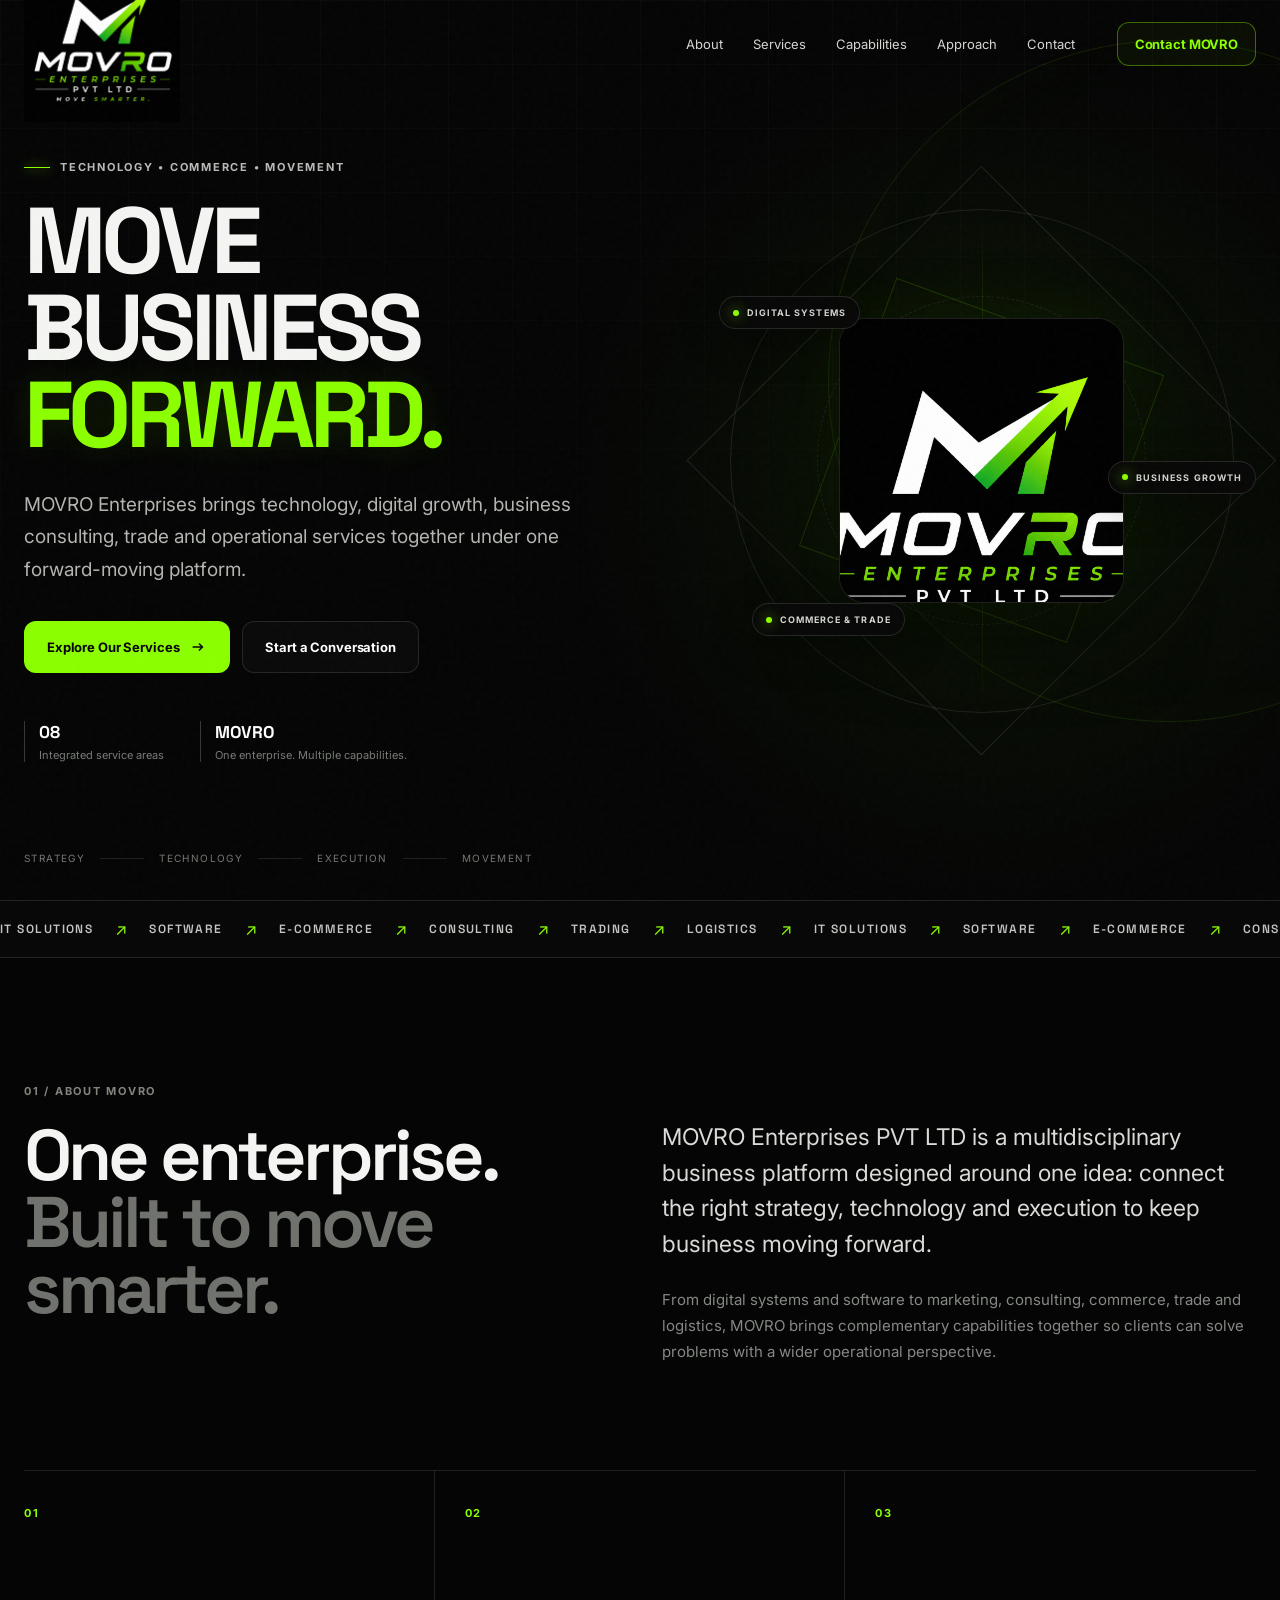
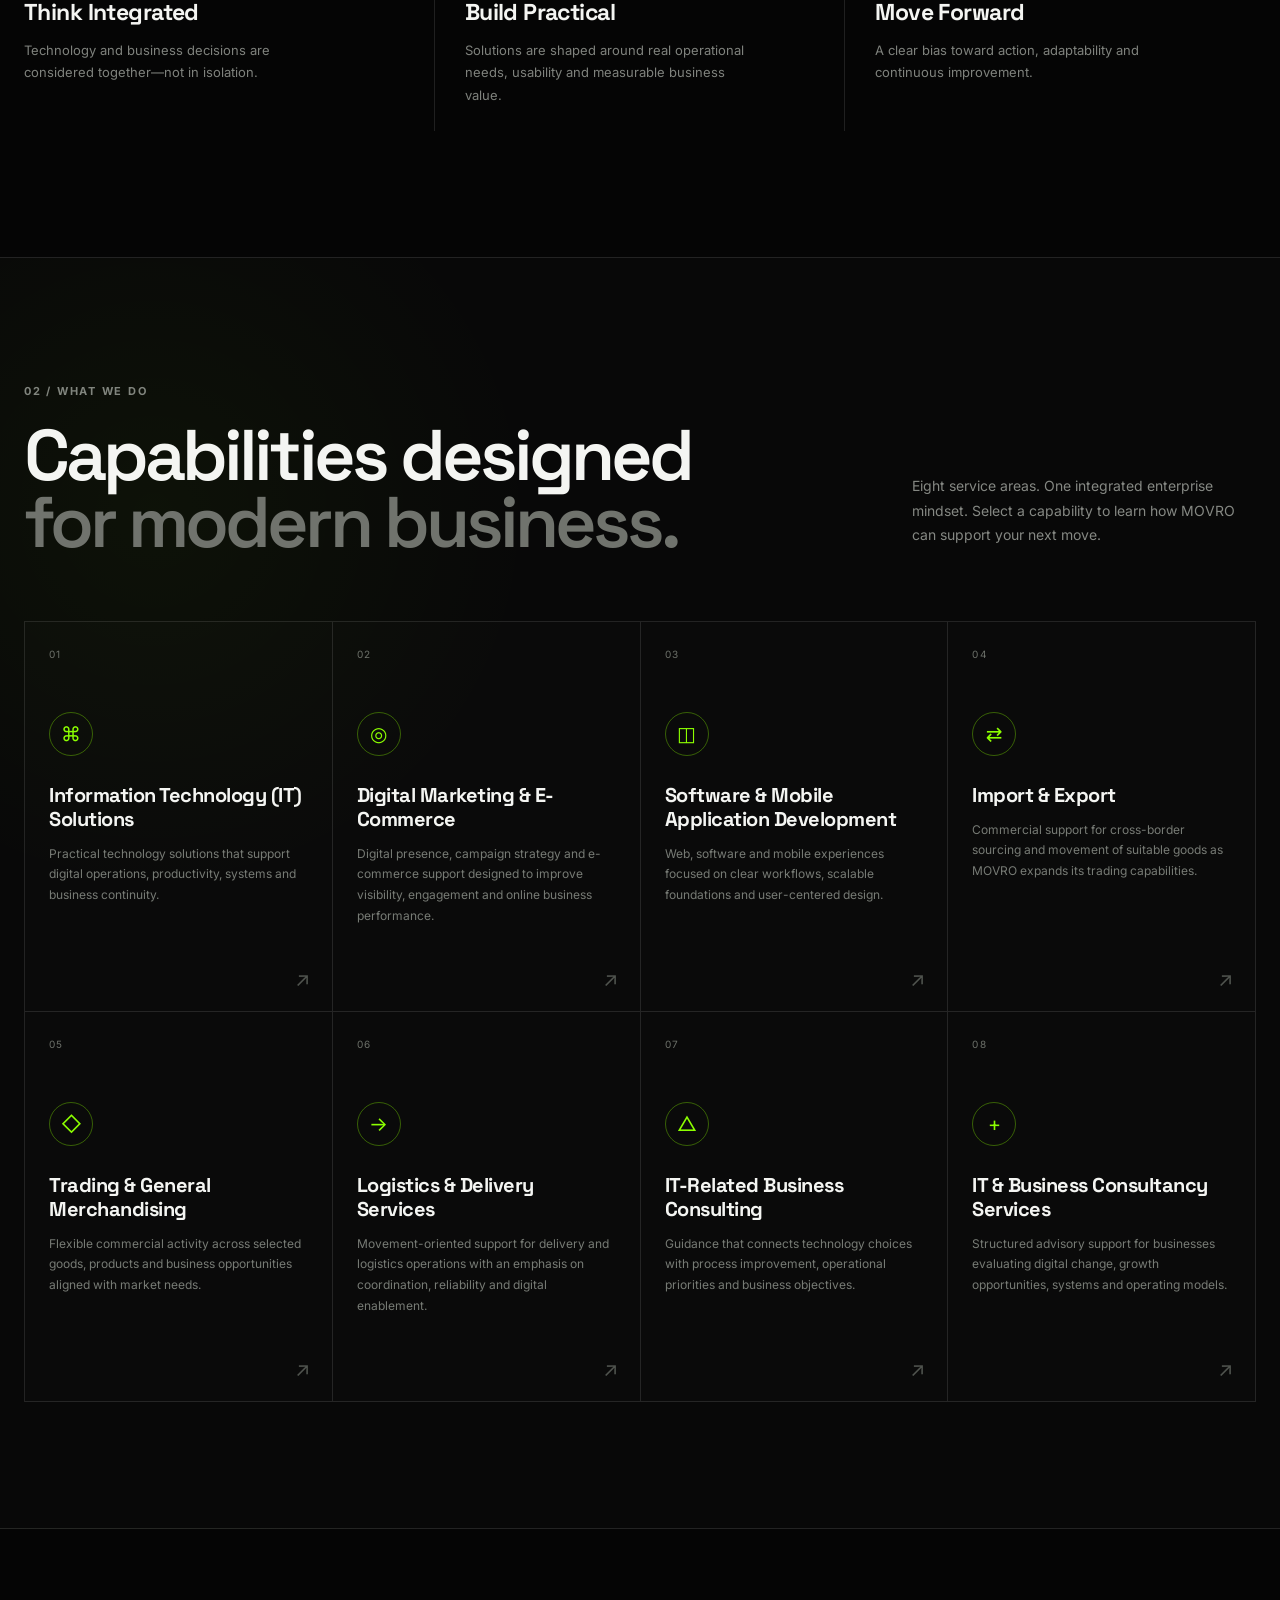
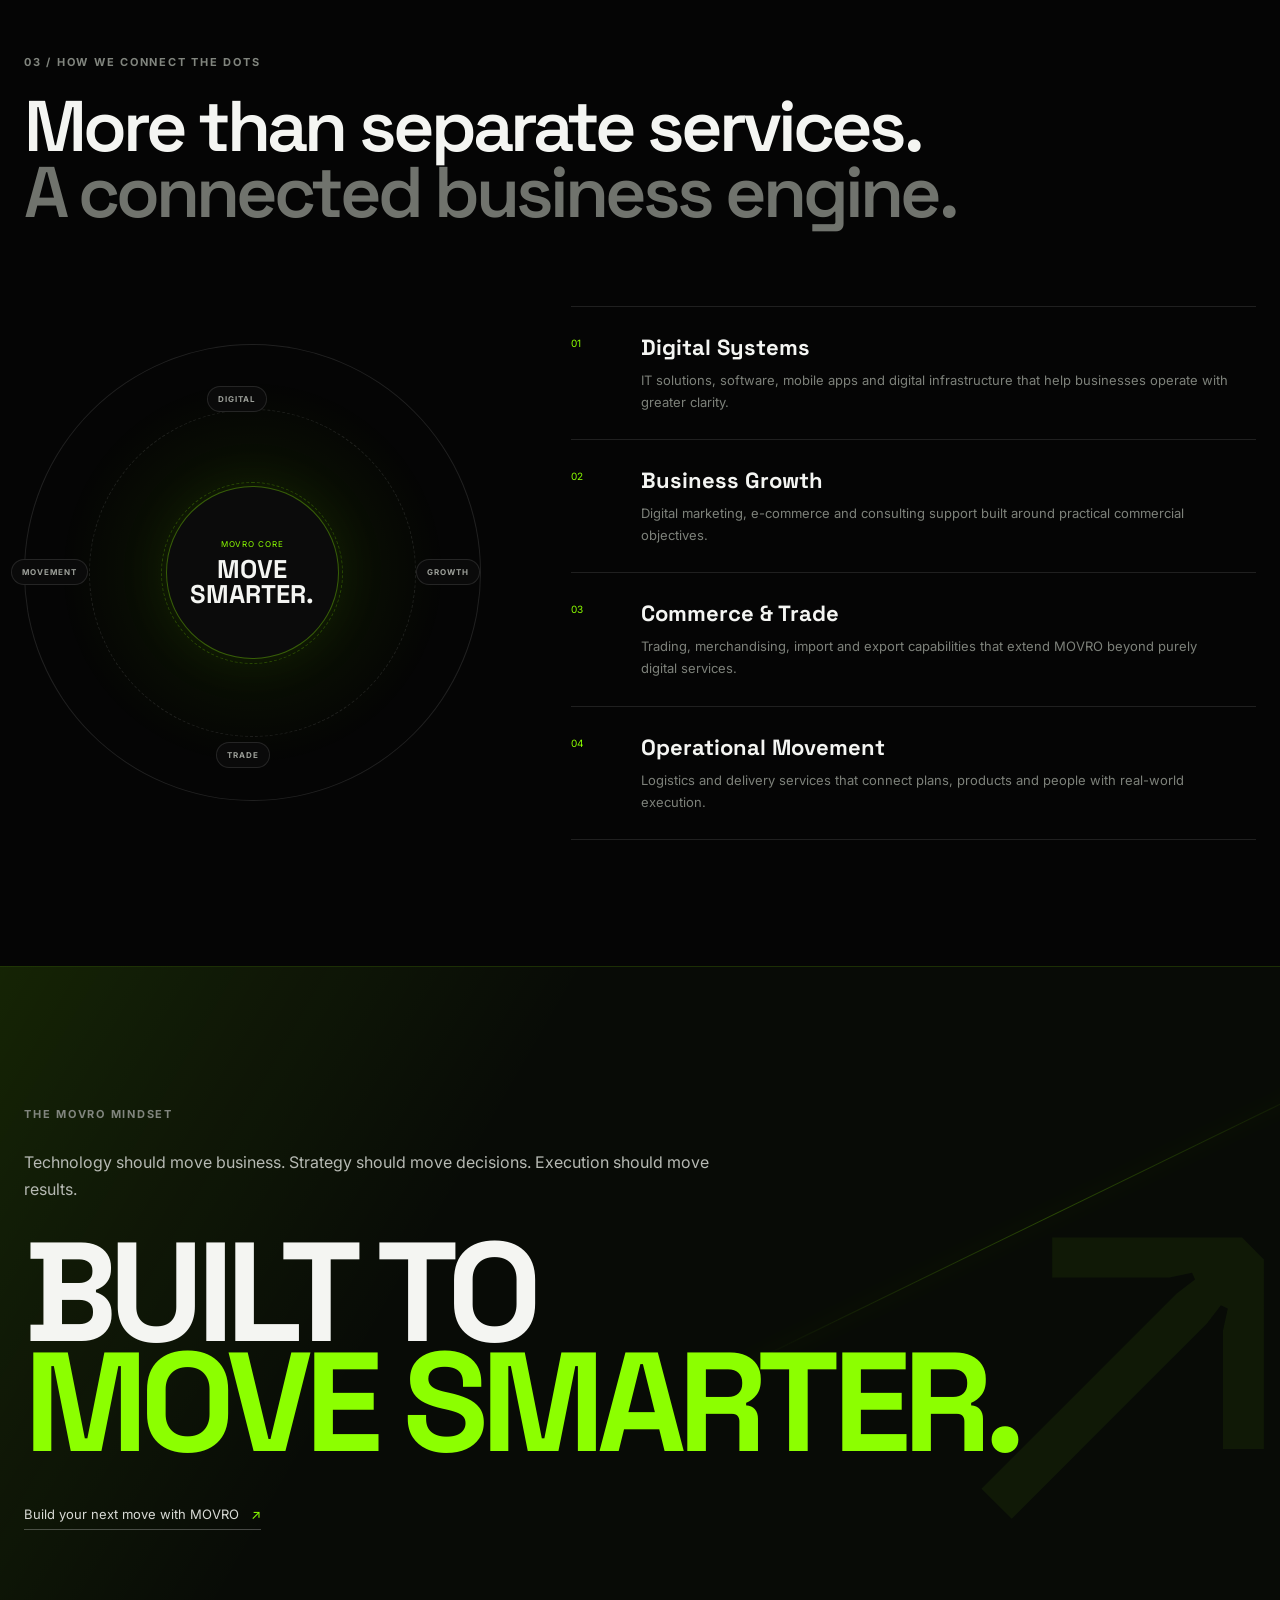
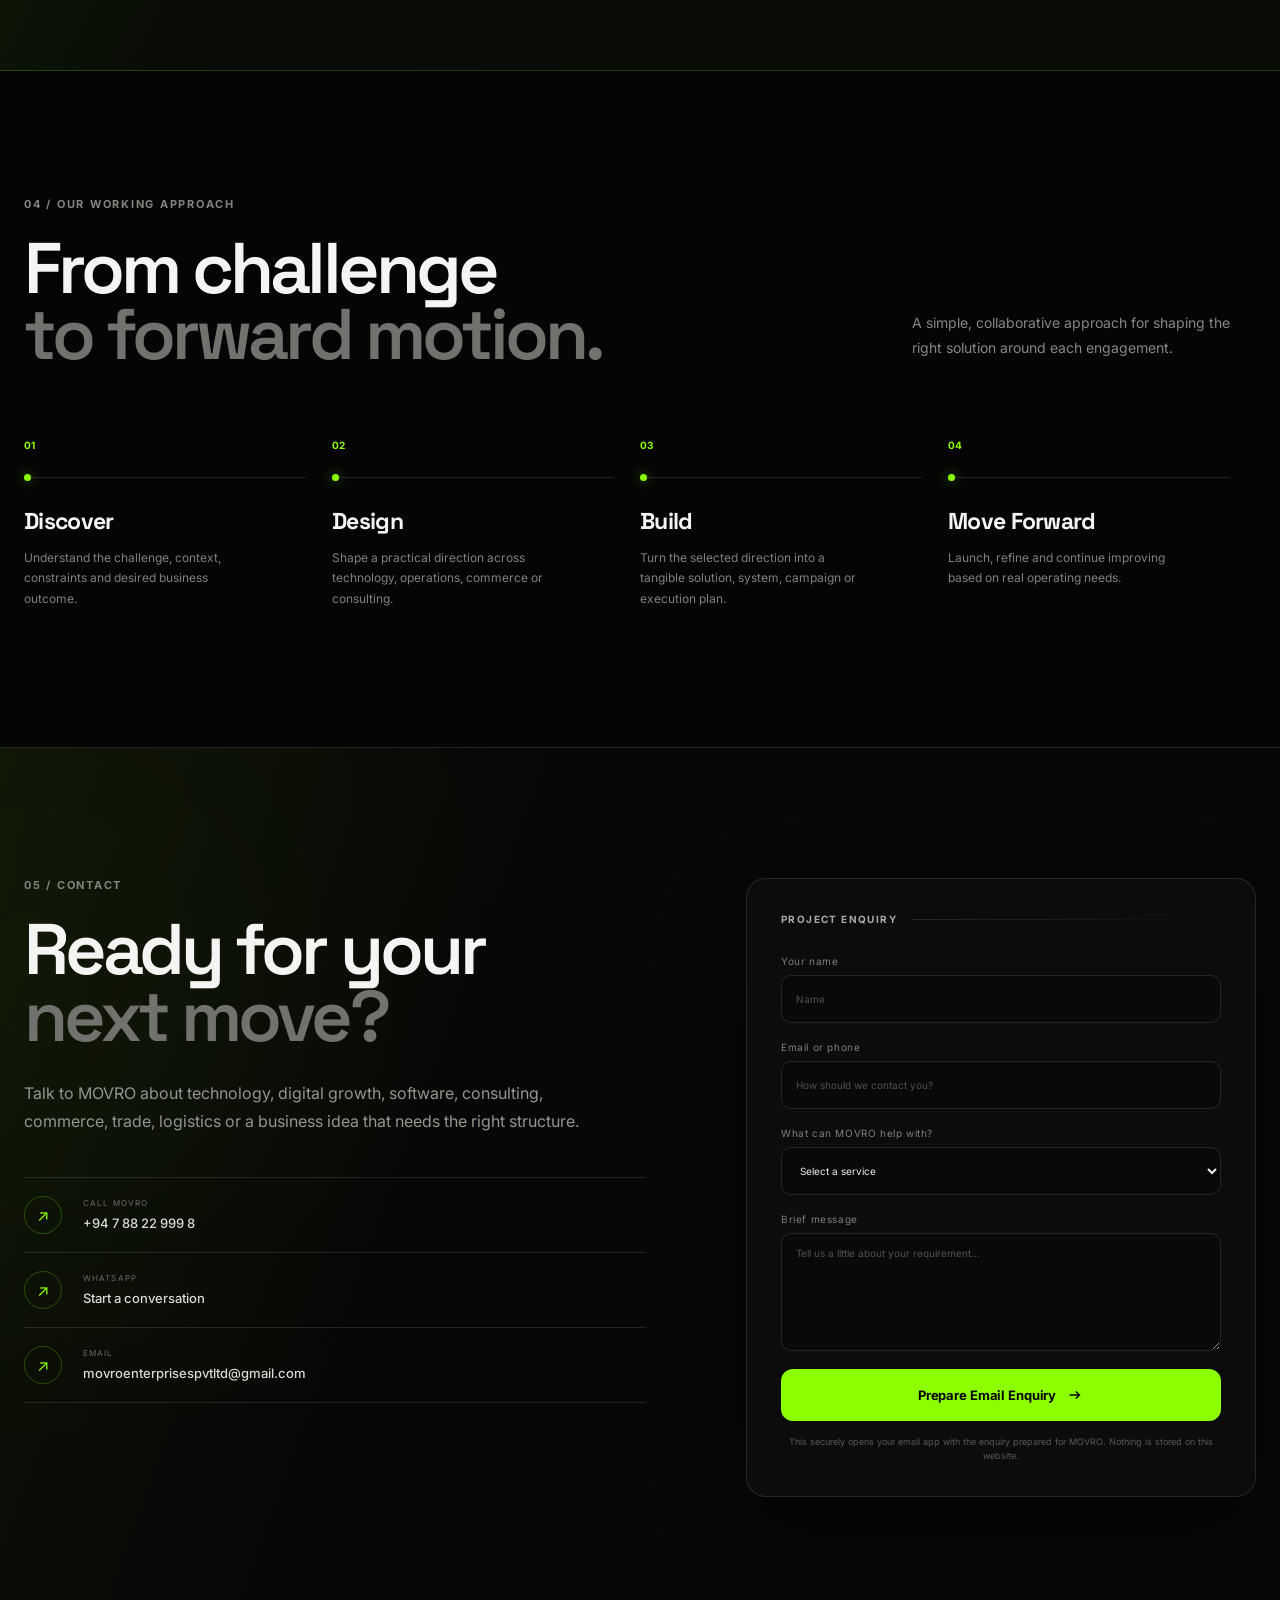
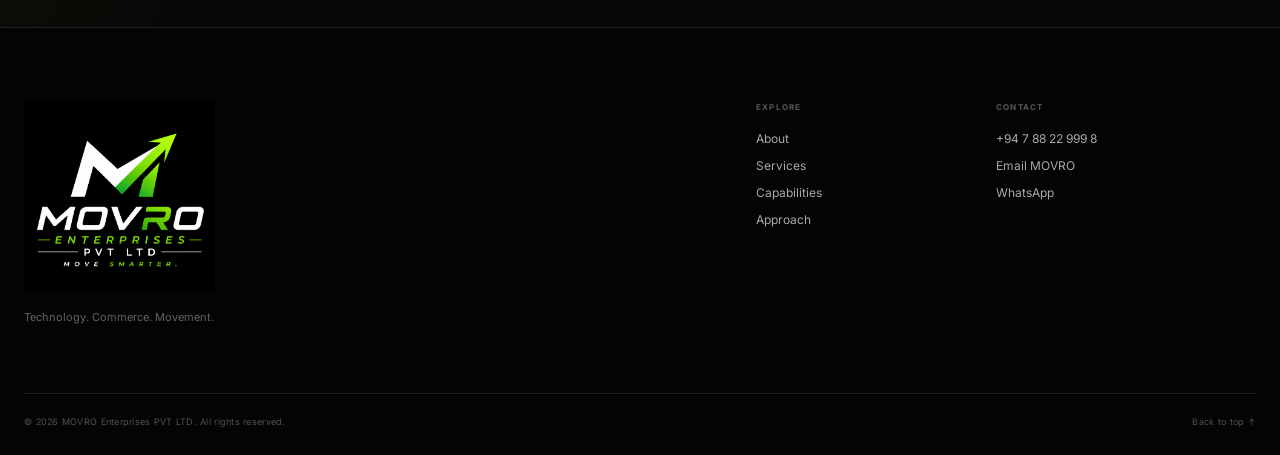
==== index.html @ 82a5133a "Add files via upload" ====
<!doctype html>
<html lang="en">
<head>
  <meta charset="utf-8" />
  <meta name="viewport" content="width=device-width, initial-scale=1" />

  <title>MOVRO Enterprises PVT LTD | Technology, Commerce & Business Solutions</title>
  <meta name="description" content="MOVRO Enterprises PVT LTD delivers IT solutions, software and mobile app development, digital marketing, e-commerce, consulting, trading, import & export, logistics and delivery services." />
  <meta name="theme-color" content="#050505" />
  <meta name="robots" content="index,follow" />

  <meta property="og:title" content="MOVRO Enterprises PVT LTD — Move Smarter." />
  <meta property="og:description" content="Technology. Commerce. Movement. Integrated solutions for modern business." />
  <meta property="og:type" content="website" />
  <meta property="og:image" content="assets/movro-enterprises-logo.png" />

  <link rel="icon" href="assets/movro-enterprises-logo.png" type="image/png" />
  <link rel="preconnect" href="https://fonts.googleapis.com">
  <link rel="preconnect" href="https://fonts.gstatic.com" crossorigin>
  <link href="https://fonts.googleapis.com/css2?family=Inter:wght@400;500;600;700&family=Space+Grotesk:wght@500;600;700&display=swap" rel="stylesheet">
  <link rel="stylesheet" href="styles.css" />
</head>

<body>
  <a class="skip-link" href="#main">Skip to content</a>

  <div class="page-noise" aria-hidden="true"></div>
  <div class="ambient ambient-a" aria-hidden="true"></div>
  <div class="ambient ambient-b" aria-hidden="true"></div>

  <header class="site-header" id="top">
    <div class="container nav-wrap">
      <a class="brand" href="#top" aria-label="MOVRO Enterprises home">
        <img src="assets/movro-enterprises-logo.png" alt="MOVRO Enterprises PVT LTD logo">
      </a>

      <nav class="desktop-nav" aria-label="Primary navigation">
        <a href="#about">About</a>
        <a href="#services">Services</a>
        <a href="#capabilities">Capabilities</a>
        <a href="#process">Approach</a>
        <a href="#contact">Contact</a>
      </nav>

      <a class="btn btn-small btn-outline nav-cta" href="#contact">Contact MOVRO</a>

      <button class="menu-toggle" aria-label="Open menu" aria-expanded="false" aria-controls="mobile-menu">
        <span></span><span></span>
      </button>
    </div>

    <div class="mobile-menu" id="mobile-menu" aria-hidden="true">
      <div class="container mobile-menu-inner">
        <a href="#about">About</a>
        <a href="#services">Services</a>
        <a href="#capabilities">Capabilities</a>
        <a href="#process">Approach</a>
        <a href="#contact">Contact</a>
        <a class="btn btn-primary" href="https://wa.me/94788229998" target="_blank" rel="noopener">WhatsApp MOVRO</a>
      </div>
    </div>
  </header>

  <main id="main">
    <section class="hero">
      <div class="hero-grid" aria-hidden="true"></div>

      <div class="container hero-layout">
        <div class="hero-copy reveal">
          <div class="eyebrow"><span></span> Technology • Commerce • Movement</div>
          <h1>MOVE BUSINESS<br><em>FORWARD.</em></h1>
          <p class="hero-lead">
            MOVRO Enterprises brings technology, digital growth, business consulting,
            trade and operational services together under one forward-moving platform.
          </p>

          <div class="hero-actions">
            <a class="btn btn-primary" href="#services">
              Explore Our Services
              <svg viewBox="0 0 20 20" aria-hidden="true"><path d="M4 10h11M11 6l4 4-4 4"/></svg>
            </a>
            <a class="btn btn-ghost" href="#contact">Start a Conversation</a>
          </div>

          <div class="hero-micro">
            <div><strong>08</strong><span>Integrated service areas</span></div>
            <div><strong>MOVRO</strong><span>One enterprise. Multiple capabilities.</span></div>
          </div>
        </div>

        <div class="hero-visual reveal reveal-delay">
          <div class="visual-shell">
            <div class="visual-ring ring-1"></div>
            <div class="visual-ring ring-2"></div>
            <div class="visual-scan"></div>

            <div class="logo-frame">
              <img src="assets/movro-enterprises-logo.png" alt="MOVRO Enterprises PVT LTD — Move Smarter">
            </div>

            <div class="float-tag tag-a"><span></span> DIGITAL SYSTEMS</div>
            <div class="float-tag tag-b"><span></span> BUSINESS GROWTH</div>
            <div class="float-tag tag-c"><span></span> COMMERCE & TRADE</div>
          </div>
        </div>
      </div>

      <div class="container hero-bottom">
        <span>Strategy</span><i></i><span>Technology</span><i></i><span>Execution</span><i></i><span>Movement</span>
      </div>
    </section>

    <section class="marquee-section" aria-label="MOVRO capabilities">
      <div class="marquee">
        <div class="marquee-track">
          <span>IT SOLUTIONS</span><b>↗</b>
          <span>SOFTWARE</span><b>↗</b>
          <span>E-COMMERCE</span><b>↗</b>
          <span>CONSULTING</span><b>↗</b>
          <span>TRADING</span><b>↗</b>
          <span>LOGISTICS</span><b>↗</b>
          <span>IT SOLUTIONS</span><b>↗</b>
          <span>SOFTWARE</span><b>↗</b>
          <span>E-COMMERCE</span><b>↗</b>
          <span>CONSULTING</span><b>↗</b>
          <span>TRADING</span><b>↗</b>
          <span>LOGISTICS</span><b>↗</b>
        </div>
      </div>
    </section>

    <section class="section" id="about">
      <div class="container split-heading reveal">
        <div>
          <div class="section-label">01 / ABOUT MOVRO</div>
          <h2>One enterprise.<br><span>Built to move smarter.</span></h2>
        </div>

        <div class="about-copy">
          <p class="large-copy">
            MOVRO Enterprises PVT LTD is a multidisciplinary business platform designed
            around one idea: connect the right strategy, technology and execution to keep
            business moving forward.
          </p>
          <p>
            From digital systems and software to marketing, consulting, commerce, trade
            and logistics, MOVRO brings complementary capabilities together so clients can
            solve problems with a wider operational perspective.
          </p>
        </div>
      </div>

      <div class="container pillars reveal">
        <article>
          <span>01</span>
          <h3>Think Integrated</h3>
          <p>Technology and business decisions are considered together—not in isolation.</p>
        </article>
        <article>
          <span>02</span>
          <h3>Build Practical</h3>
          <p>Solutions are shaped around real operational needs, usability and measurable business value.</p>
        </article>
        <article>
          <span>03</span>
          <h3>Move Forward</h3>
          <p>A clear bias toward action, adaptability and continuous improvement.</p>
        </article>
      </div>
    </section>

    <section class="section section-services" id="services">
      <div class="container services-header reveal">
        <div>
          <div class="section-label">02 / WHAT WE DO</div>
          <h2>Capabilities designed<br><span>for modern business.</span></h2>
        </div>
        <p>
          Eight service areas. One integrated enterprise mindset. Select a capability to learn how MOVRO can support your next move.
        </p>
      </div>

      <div class="container service-grid">
        <article class="service-card reveal">
          <div class="service-number">01</div>
          <div class="service-icon">⌘</div>
          <h3>Information Technology (IT) Solutions</h3>
          <p>Practical technology solutions that support digital operations, productivity, systems and business continuity.</p>
          <div class="card-arrow">↗</div>
        </article>

        <article class="service-card reveal">
          <div class="service-number">02</div>
          <div class="service-icon">◎</div>
          <h3>Digital Marketing & E-Commerce</h3>
          <p>Digital presence, campaign strategy and e-commerce support designed to improve visibility, engagement and online business performance.</p>
          <div class="card-arrow">↗</div>
        </article>

        <article class="service-card reveal">
          <div class="service-number">03</div>
          <div class="service-icon">◫</div>
          <h3>Software & Mobile Application Development</h3>
          <p>Web, software and mobile experiences focused on clear workflows, scalable foundations and user-centered design.</p>
          <div class="card-arrow">↗</div>
        </article>

        <article class="service-card reveal">
          <div class="service-number">04</div>
          <div class="service-icon">⇄</div>
          <h3>Import & Export</h3>
          <p>Commercial support for cross-border sourcing and movement of suitable goods as MOVRO expands its trading capabilities.</p>
          <div class="card-arrow">↗</div>
        </article>

        <article class="service-card reveal">
          <div class="service-number">05</div>
          <div class="service-icon">◇</div>
          <h3>Trading & General Merchandising</h3>
          <p>Flexible commercial activity across selected goods, products and business opportunities aligned with market needs.</p>
          <div class="card-arrow">↗</div>
        </article>

        <article class="service-card reveal">
          <div class="service-number">06</div>
          <div class="service-icon">→</div>
          <h3>Logistics & Delivery Services</h3>
          <p>Movement-oriented support for delivery and logistics operations with an emphasis on coordination, reliability and digital enablement.</p>
          <div class="card-arrow">↗</div>
        </article>

        <article class="service-card reveal">
          <div class="service-number">07</div>
          <div class="service-icon">△</div>
          <h3>IT-Related Business Consulting</h3>
          <p>Guidance that connects technology choices with process improvement, operational priorities and business objectives.</p>
          <div class="card-arrow">↗</div>
        </article>

        <article class="service-card reveal">
          <div class="service-number">08</div>
          <div class="service-icon">+</div>
          <h3>IT & Business Consultancy Services</h3>
          <p>Structured advisory support for businesses evaluating digital change, growth opportunities, systems and operating models.</p>
          <div class="card-arrow">↗</div>
        </article>
      </div>
    </section>

    <section class="section capability-section" id="capabilities">
      <div class="container">
        <div class="section-label reveal">03 / HOW WE CONNECT THE DOTS</div>
        <div class="capability-head reveal">
          <h2>More than separate services.<br><span>A connected business engine.</span></h2>
        </div>

        <div class="capability-grid">
          <div class="capability-visual reveal">
            <div class="core">
              <small>MOVRO CORE</small>
              <strong>MOVE<br>SMARTER.</strong>
            </div>
            <div class="orbit orbit-a">DIGITAL</div>
            <div class="orbit orbit-b">GROWTH</div>
            <div class="orbit orbit-c">TRADE</div>
            <div class="orbit orbit-d">MOVEMENT</div>
          </div>

          <div class="capability-list reveal">
            <article>
              <span>01</span>
              <div>
                <h3>Digital Systems</h3>
                <p>IT solutions, software, mobile apps and digital infrastructure that help businesses operate with greater clarity.</p>
              </div>
            </article>
            <article>
              <span>02</span>
              <div>
                <h3>Business Growth</h3>
                <p>Digital marketing, e-commerce and consulting support built around practical commercial objectives.</p>
              </div>
            </article>
            <article>
              <span>03</span>
              <div>
                <h3>Commerce & Trade</h3>
                <p>Trading, merchandising, import and export capabilities that extend MOVRO beyond purely digital services.</p>
              </div>
            </article>
            <article>
              <span>04</span>
              <div>
                <h3>Operational Movement</h3>
                <p>Logistics and delivery services that connect plans, products and people with real-world execution.</p>
              </div>
            </article>
          </div>
        </div>
      </div>
    </section>

    <section class="manifesto">
      <div class="manifesto-line" aria-hidden="true"></div>
      <div class="container manifesto-inner reveal">
        <div class="section-label">THE MOVRO MINDSET</div>
        <p class="manifesto-kicker">Technology should move business. Strategy should move decisions. Execution should move results.</p>
        <h2>BUILT TO<br><span>MOVE SMARTER.</span></h2>
        <a href="#contact" class="text-link">Build your next move with MOVRO <span>↗</span></a>
      </div>
    </section>

    <section class="section process-section" id="process">
      <div class="container process-top reveal">
        <div>
          <div class="section-label">04 / OUR WORKING APPROACH</div>
          <h2>From challenge<br><span>to forward motion.</span></h2>
        </div>
        <p>A simple, collaborative approach for shaping the right solution around each engagement.</p>
      </div>

      <div class="container process-grid">
        <article class="process-step reveal">
          <span>01</span>
          <div class="step-line"></div>
          <h3>Discover</h3>
          <p>Understand the challenge, context, constraints and desired business outcome.</p>
        </article>
        <article class="process-step reveal">
          <span>02</span>
          <div class="step-line"></div>
          <h3>Design</h3>
          <p>Shape a practical direction across technology, operations, commerce or consulting.</p>
        </article>
        <article class="process-step reveal">
          <span>03</span>
          <div class="step-line"></div>
          <h3>Build</h3>
          <p>Turn the selected direction into a tangible solution, system, campaign or execution plan.</p>
        </article>
        <article class="process-step reveal">
          <span>04</span>
          <div class="step-line"></div>
          <h3>Move Forward</h3>
          <p>Launch, refine and continue improving based on real operating needs.</p>
        </article>
      </div>
    </section>

    <section class="contact-section" id="contact">
      <div class="contact-glow" aria-hidden="true"></div>
      <div class="container contact-grid">
        <div class="contact-copy reveal">
          <div class="section-label">05 / CONTACT</div>
          <h2>Ready for your<br><span>next move?</span></h2>
          <p>
            Talk to MOVRO about technology, digital growth, software, consulting,
            commerce, trade, logistics or a business idea that needs the right structure.
          </p>

          <div class="contact-actions">
            <a class="contact-row" href="tel:+94788229998">
              <span class="contact-icon">↗</span>
              <div><small>CALL MOVRO</small><strong>+94 7 88 22 999 8</strong></div>
            </a>

            <a class="contact-row" href="https://wa.me/94788229998" target="_blank" rel="noopener">
              <span class="contact-icon">↗</span>
              <div><small>WHATSAPP</small><strong>Start a conversation</strong></div>
            </a>

            <a class="contact-row" href="mailto:movroenterprisespvtltd@gmail.com">
              <span class="contact-icon">↗</span>
              <div><small>EMAIL</small><strong>movroenterprisespvtltd@gmail.com</strong></div>
            </a>
          </div>
        </div>

        <div class="enquiry-panel reveal reveal-delay">
          <div class="panel-head">
            <span>PROJECT ENQUIRY</span>
            <i></i>
          </div>

          <form id="enquiry-form">
            <label>
              Your name
              <input type="text" id="name" name="name" placeholder="Name" required>
            </label>

            <label>
              Email or phone
              <input type="text" id="contact-detail" name="contact" placeholder="How should we contact you?" required>
            </label>

            <label>
              What can MOVRO help with?
              <select id="service" name="service" required>
                <option value="">Select a service</option>
                <option>Information Technology (IT) Solutions</option>
                <option>Digital Marketing & E-Commerce</option>
                <option>Software & Mobile App Development</option>
                <option>Import & Export</option>
                <option>Trading & General Merchandising</option>
                <option>Logistics & Delivery</option>
                <option>IT-Related Business Consulting</option>
                <option>IT & Business Consultancy</option>
                <option>Other / New Business Idea</option>
              </select>
            </label>

            <label>
              Brief message
              <textarea id="message" name="message" rows="5" placeholder="Tell us a little about your requirement..."></textarea>
            </label>

            <button class="btn btn-primary btn-full" type="submit">
              Prepare Email Enquiry
              <svg viewBox="0 0 20 20" aria-hidden="true"><path d="M4 10h11M11 6l4 4-4 4"/></svg>
            </button>

            <p class="form-note">This securely opens your email app with the enquiry prepared for MOVRO. Nothing is stored on this website.</p>
          </form>
        </div>
      </div>
    </section>
  </main>

  <footer>
    <div class="container footer-main">
      <div class="footer-brand">
        <img src="assets/movro-enterprises-logo.png" alt="MOVRO Enterprises PVT LTD">
        <p>Technology. Commerce. Movement.</p>
      </div>

      <div class="footer-col">
        <small>EXPLORE</small>
        <a href="#about">About</a>
        <a href="#services">Services</a>
        <a href="#capabilities">Capabilities</a>
        <a href="#process">Approach</a>
      </div>

      <div class="footer-col">
        <small>CONTACT</small>
        <a href="tel:+94788229998">+94 7 88 22 999 8</a>
        <a href="mailto:movroenterprisespvtltd@gmail.com">Email MOVRO</a>
        <a href="https://wa.me/94788229998" target="_blank" rel="noopener">WhatsApp</a>
      </div>
    </div>

    <div class="container footer-bottom">
      <span>© <span id="year"></span> MOVRO Enterprises PVT LTD. All rights reserved.</span>
      <a href="#top">Back to top ↑</a>
    </div>
  </footer>

  <script src="app.js"></script>
</body>
</html>
---- styles.css ----
:root {
  --bg: #050505;
  --bg-2: #0a0a0a;
  --panel: #0e0e0f;
  --panel-2: #121214;
  --line: rgba(255,255,255,.11);
  --line-strong: rgba(255,255,255,.2);
  --text: #f4f5f2;
  --muted: #a0a39f;
  --green: #8cff00;
  --green-2: #58e000;
  --green-soft: rgba(140,255,0,.12);
  --max: 1240px;
  --radius: 20px;
  --ease: cubic-bezier(.2,.75,.2,1);
}

* { box-sizing: border-box; }

html {
  scroll-behavior: smooth;
  background: var(--bg);
}

body {
  margin: 0;
  color: var(--text);
  background:
    radial-gradient(circle at 78% 7%, rgba(90,224,0,.065), transparent 27rem),
    var(--bg);
  font-family: "Inter", system-ui, -apple-system, BlinkMacSystemFont, "Segoe UI", sans-serif;
  -webkit-font-smoothing: antialiased;
  overflow-x: hidden;
}

body.menu-open { overflow: hidden; }

::selection {
  background: var(--green);
  color: #050505;
}

a { color: inherit; text-decoration: none; }
button, input, select, textarea { font: inherit; }
button { color: inherit; }

img {
  display: block;
  max-width: 100%;
}

.container {
  width: min(calc(100% - 48px), var(--max));
  margin-inline: auto;
}

.skip-link {
  position: fixed;
  top: 10px;
  left: 10px;
  z-index: 999;
  transform: translateY(-150%);
  background: var(--green);
  color: #050505;
  padding: 10px 14px;
  border-radius: 8px;
  font-weight: 700;
}

.skip-link:focus { transform: translateY(0); }

.page-noise {
  position: fixed;
  inset: 0;
  pointer-events: none;
  opacity: .025;
  z-index: 100;
  background-image: url("data:image/svg+xml,%3Csvg viewBox='0 0 180 180' xmlns='http://www.w3.org/2000/svg'%3E%3Cfilter id='n'%3E%3CfeTurbulence type='fractalNoise' baseFrequency='.9' numOctaves='4' stitchTiles='stitch'/%3E%3C/filter%3E%3Crect width='100%25' height='100%25' filter='url(%23n)' opacity='.8'/%3E%3C/svg%3E");
}

.ambient {
  position: fixed;
  border-radius: 50%;
  filter: blur(110px);
  pointer-events: none;
  z-index: -1;
  opacity: .11;
}
.ambient-a { width: 420px; height: 420px; background: var(--green); right: -220px; top: 25vh; }
.ambient-b { width: 280px; height: 280px; background: var(--green-2); left: -170px; top: 62vh; }

.site-header {
  position: fixed;
  inset: 0 0 auto;
  z-index: 50;
  transition: background .3s ease, border-color .3s ease, backdrop-filter .3s ease;
  border-bottom: 1px solid transparent;
}

.site-header.scrolled {
  background: rgba(5,5,5,.83);
  backdrop-filter: blur(18px);
  border-color: var(--line);
}

.nav-wrap {
  height: 88px;
  display: flex;
  align-items: center;
  gap: 32px;
}

.brand {
  width: 156px;
  flex: 0 0 auto;
}
.brand img { width: 100%; }

.desktop-nav {
  display: flex;
  gap: 30px;
  margin-left: auto;
}
.desktop-nav a {
  font-size: 13px;
  color: #d4d6d2;
  transition: color .2s ease;
}
.desktop-nav a:hover { color: var(--green); }

.nav-cta { margin-left: 10px; }

.menu-toggle {
  display: none;
  margin-left: auto;
  width: 44px;
  height: 44px;
  border: 1px solid var(--line);
  background: transparent;
  border-radius: 12px;
  align-items: center;
  justify-content: center;
  flex-direction: column;
  gap: 6px;
  cursor: pointer;
}
.menu-toggle span {
  width: 19px;
  height: 1px;
  background: #fff;
  transition: transform .25s ease;
}

.mobile-menu {
  display: none;
  position: fixed;
  inset: 88px 0 0;
  background: rgba(5,5,5,.98);
  opacity: 0;
  pointer-events: none;
  transition: opacity .25s ease;
}
.mobile-menu.open { opacity: 1; pointer-events: auto; }
.mobile-menu-inner {
  padding-top: 34px;
  display: grid;
  gap: 0;
}
.mobile-menu-inner > a:not(.btn) {
  font-family: "Space Grotesk", sans-serif;
  font-size: clamp(28px, 8vw, 44px);
  font-weight: 600;
  padding: 18px 0;
  border-bottom: 1px solid var(--line);
}
.mobile-menu-inner .btn { margin-top: 28px; }

.btn {
  min-height: 52px;
  display: inline-flex;
  align-items: center;
  justify-content: center;
  gap: 10px;
  padding: 0 22px;
  border-radius: 12px;
  border: 1px solid transparent;
  font-size: 13px;
  font-weight: 700;
  letter-spacing: -.01em;
  transition: transform .22s var(--ease), background .22s ease, color .22s ease, border-color .22s ease, box-shadow .22s ease;
  cursor: pointer;
}
.btn:hover { transform: translateY(-2px); }
.btn:focus-visible, a:focus-visible, input:focus-visible, select:focus-visible, textarea:focus-visible, button:focus-visible {
  outline: 2px solid var(--green);
  outline-offset: 3px;
}
.btn svg {
  width: 18px;
  fill: none;
  stroke: currentColor;
  stroke-width: 1.6;
}
.btn-primary {
  color: #050505;
  background: var(--green);
  box-shadow: 0 0 0 rgba(140,255,0,0);
}
.btn-primary:hover {
  background: #a4ff32;
  box-shadow: 0 12px 35px rgba(140,255,0,.14);
}
.btn-outline {
  border-color: rgba(140,255,0,.38);
  color: var(--green);
  background: rgba(140,255,0,.04);
}
.btn-outline:hover { background: rgba(140,255,0,.1); }
.btn-ghost {
  border-color: var(--line);
  background: rgba(255,255,255,.025);
  color: #fff;
}
.btn-ghost:hover { border-color: rgba(255,255,255,.25); }
.btn-small { min-height: 44px; padding-inline: 17px; }
.btn-full { width: 100%; }

.hero {
  position: relative;
  min-height: 100svh;
  padding: 160px 0 36px;
  display: flex;
  flex-direction: column;
  justify-content: center;
  overflow: hidden;
}

.hero-grid {
  position: absolute;
  inset: 0;
  background-image:
    linear-gradient(rgba(255,255,255,.035) 1px, transparent 1px),
    linear-gradient(90deg, rgba(255,255,255,.035) 1px, transparent 1px);
  background-size: 64px 64px;
  mask-image: linear-gradient(to bottom, rgba(0,0,0,.72), transparent 92%);
  pointer-events: none;
}

.hero::before {
  content: "";
  position: absolute;
  width: 680px;
  height: 680px;
  border: 1px solid rgba(140,255,0,.11);
  border-radius: 50%;
  right: -230px;
  top: 40px;
  box-shadow: inset 0 0 90px rgba(140,255,0,.018);
}

.hero-layout {
  display: grid;
  grid-template-columns: 1.04fr .96fr;
  gap: clamp(40px, 7vw, 90px);
  align-items: center;
  position: relative;
  z-index: 2;
}

.eyebrow, .section-label {
  color: #b9bbb7;
  font-size: 11px;
  font-weight: 700;
  letter-spacing: .16em;
  text-transform: uppercase;
}
.eyebrow {
  display: flex;
  align-items: center;
  gap: 10px;
  margin-bottom: 24px;
}
.eyebrow > span {
  width: 26px;
  height: 1px;
  background: var(--green);
  box-shadow: 0 0 12px var(--green);
}

h1, h2, h3, p { margin-top: 0; }

.hero h1, .section h2, .manifesto h2, .contact-section h2 {
  font-family: "Space Grotesk", sans-serif;
  letter-spacing: -.055em;
  line-height: .93;
  margin-bottom: 0;
}

.hero h1 {
  font-size: clamp(58px, 7.3vw, 108px);
  font-weight: 700;
}
.hero h1 em {
  font-style: normal;
  color: var(--green);
  text-shadow: 0 0 34px rgba(140,255,0,.13);
}

.hero-lead {
  max-width: 690px;
  margin: 30px 0 0;
  color: #b3b6b0;
  font-size: clamp(16px, 1.5vw, 19px);
  line-height: 1.72;
}

.hero-actions {
  display: flex;
  flex-wrap: wrap;
  gap: 12px;
  margin-top: 34px;
}

.hero-micro {
  display: flex;
  gap: 36px;
  margin-top: 48px;
}
.hero-micro > div {
  padding-left: 14px;
  border-left: 1px solid var(--line-strong);
}
.hero-micro strong {
  display: block;
  color: #fff;
  font-family: "Space Grotesk", sans-serif;
  font-size: 17px;
}
.hero-micro span {
  display: block;
  margin-top: 5px;
  color: #777b76;
  font-size: 11px;
}

.hero-visual {
  min-height: 560px;
  display: flex;
  align-items: center;
  justify-content: center;
}

.visual-shell {
  position: relative;
  width: min(100%, 580px);
  aspect-ratio: 1/1;
  border-radius: 50%;
  background:
    radial-gradient(circle at 50% 50%, rgba(140,255,0,.105), rgba(140,255,0,.02) 33%, transparent 66%);
}

.visual-shell::before,
.visual-shell::after {
  content: "";
  position: absolute;
  inset: 12%;
  border: 1px solid rgba(255,255,255,.1);
  transform: rotate(45deg);
}
.visual-shell::after {
  inset: 24%;
  border-color: rgba(140,255,0,.16);
  transform: rotate(20deg);
}

.visual-ring {
  position: absolute;
  border-radius: 50%;
  border: 1px solid rgba(255,255,255,.09);
}
.ring-1 { inset: 4%; }
.ring-2 { inset: 20%; border-style: dashed; animation: spin 32s linear infinite; }

.visual-scan {
  position: absolute;
  left: 50%;
  top: 4%;
  bottom: 4%;
  width: 1px;
  background: linear-gradient(transparent, rgba(140,255,0,.45), transparent);
  transform-origin: center center;
  animation: scan 8s linear infinite;
  opacity: .55;
}

.logo-frame {
  position: absolute;
  inset: 24%;
  z-index: 3;
  display: grid;
  place-items: center;
  border-radius: 26px;
  background: #030303;
  border: 1px solid rgba(255,255,255,.11);
  box-shadow: 0 30px 80px rgba(0,0,0,.55), 0 0 60px rgba(140,255,0,.06);
  overflow: hidden;
}
.logo-frame img {
  width: 124%;
  max-width: none;
}

.float-tag {
  position: absolute;
  z-index: 4;
  border: 1px solid rgba(255,255,255,.12);
  background: rgba(8,8,8,.88);
  backdrop-filter: blur(10px);
  padding: 10px 13px;
  border-radius: 999px;
  color: #d2d4cf;
  font-size: 9px;
  font-weight: 700;
  letter-spacing: .12em;
  display: flex;
  align-items: center;
  gap: 8px;
  box-shadow: 0 10px 40px rgba(0,0,0,.35);
}
.float-tag span {
  width: 6px; height: 6px; border-radius: 50%;
  background: var(--green);
  box-shadow: 0 0 14px var(--green);
}
.tag-a { top: 20%; left: 2%; animation: float 4.8s ease-in-out infinite; }
.tag-b { right: 0; top: 50%; animation: float 5.6s ease-in-out infinite reverse; }
.tag-c { bottom: 18%; left: 8%; animation: float 5.2s ease-in-out infinite; }

.hero-bottom {
  margin-top: auto;
  padding-top: 56px;
  position: relative;
  z-index: 2;
  display: flex;
  align-items: center;
  gap: 15px;
  color: #757872;
  font-size: 10px;
  letter-spacing: .14em;
  text-transform: uppercase;
}
.hero-bottom i {
  height: 1px;
  width: 44px;
  background: var(--line);
}

.marquee-section {
  border-top: 1px solid var(--line);
  border-bottom: 1px solid var(--line);
  background: #080808;
  overflow: hidden;
}
.marquee { overflow: hidden; }
.marquee-track {
  width: max-content;
  display: flex;
  align-items: center;
  gap: 22px;
  padding: 18px 0;
  animation: marquee 26s linear infinite;
}
.marquee span {
  color: #c3c5c1;
  font-family: "Space Grotesk", sans-serif;
  font-size: 12px;
  font-weight: 600;
  letter-spacing: .12em;
}
.marquee b { color: var(--green); font-weight: 400; }

.section { padding: 126px 0; }
.section-label { margin-bottom: 24px; color: #81857e; }

.split-heading {
  display: grid;
  grid-template-columns: .95fr 1.05fr;
  gap: 100px;
  align-items: start;
}

.section h2, .contact-section h2 {
  font-size: clamp(48px, 5.6vw, 82px);
  font-weight: 600;
}
.section h2 span, .contact-section h2 span { color: #70736d; }

.about-copy {
  padding-top: 36px;
}
.about-copy p {
  color: #858984;
  line-height: 1.75;
  max-width: 650px;
  font-size: 15px;
}
.about-copy .large-copy {
  color: #d9dbd6;
  font-size: clamp(18px, 1.8vw, 23px);
  line-height: 1.55;
  margin-bottom: 24px;
}

.pillars {
  display: grid;
  grid-template-columns: repeat(3, 1fr);
  border-top: 1px solid var(--line);
  margin-top: 90px;
}
.pillars article {
  min-height: 260px;
  padding: 30px 30px 0 0;
  border-right: 1px solid var(--line);
}
.pillars article + article { padding-left: 30px; }
.pillars article:last-child { border-right: 0; }
.pillars article > span {
  color: var(--green);
  font-size: 11px;
  font-weight: 700;
  letter-spacing: .15em;
}
.pillars h3 {
  margin: 76px 0 12px;
  font-family: "Space Grotesk", sans-serif;
  font-size: 23px;
  letter-spacing: -.025em;
}
.pillars p {
  color: #7f827d;
  font-size: 13px;
  line-height: 1.7;
  max-width: 290px;
}

.section-services {
  background:
    radial-gradient(circle at 12% 20%, rgba(140,255,0,.04), transparent 24rem),
    #080808;
  border-top: 1px solid var(--line);
  border-bottom: 1px solid var(--line);
}

.services-header, .process-top {
  display: grid;
  grid-template-columns: 1fr .42fr;
  gap: 70px;
  align-items: end;
  margin-bottom: 65px;
}
.services-header > p, .process-top > p {
  color: #858883;
  line-height: 1.75;
  font-size: 14px;
  margin: 0 0 8px;
}

.service-grid {
  display: grid;
  grid-template-columns: repeat(4, 1fr);
  border-top: 1px solid var(--line);
  border-left: 1px solid var(--line);
}

.service-card {
  position: relative;
  min-height: 390px;
  padding: 26px 24px 24px;
  border-right: 1px solid var(--line);
  border-bottom: 1px solid var(--line);
  background: rgba(255,255,255,.008);
  overflow: hidden;
  transition: background .35s ease, transform .35s var(--ease);
}
.service-card::before {
  content: "";
  position: absolute;
  width: 160px;
  height: 160px;
  border-radius: 50%;
  background: var(--green);
  filter: blur(80px);
  right: -120px;
  top: -120px;
  opacity: 0;
  transition: opacity .35s ease, transform .35s ease;
}
.service-card:hover {
  background: rgba(140,255,0,.035);
  transform: translateY(-3px);
}
.service-card:hover::before {
  opacity: .12;
  transform: translate(-35px, 35px);
}

.service-number {
  font-size: 10px;
  color: #6d716a;
  letter-spacing: .14em;
}
.service-icon {
  width: 44px;
  height: 44px;
  display: grid;
  place-items: center;
  margin-top: 52px;
  border-radius: 50%;
  border: 1px solid rgba(140,255,0,.35);
  color: var(--green);
  font-size: 20px;
}
.service-card h3 {
  margin: 27px 0 13px;
  font-family: "Space Grotesk", sans-serif;
  font-size: 20px;
  line-height: 1.2;
  letter-spacing: -.025em;
}
.service-card p {
  color: #777b75;
  font-size: 12px;
  line-height: 1.72;
  max-width: 260px;
}
.card-arrow {
  position: absolute;
  right: 22px;
  bottom: 20px;
  color: #4f534e;
  font-size: 20px;
  transition: color .25s ease, transform .25s ease;
}
.service-card:hover .card-arrow {
  color: var(--green);
  transform: translate(3px,-3px);
}

.capability-section { overflow: hidden; }
.capability-head { margin-bottom: 80px; }
.capability-grid {
  display: grid;
  grid-template-columns: .8fr 1.2fr;
  gap: 90px;
  align-items: center;
}

.capability-visual {
  aspect-ratio: 1/1;
  border-radius: 50%;
  position: relative;
  background: radial-gradient(circle, rgba(140,255,0,.09), transparent 60%);
  border: 1px solid var(--line);
  display: grid;
  place-items: center;
}
.capability-visual::before,
.capability-visual::after {
  content: "";
  position: absolute;
  border: 1px dashed rgba(255,255,255,.1);
  border-radius: 50%;
}
.capability-visual::before { inset: 14%; }
.capability-visual::after { inset: 30%; border-color: rgba(140,255,0,.22); }

.core {
  width: 38%;
  aspect-ratio: 1;
  display: grid;
  place-content: center;
  text-align: center;
  position: relative;
  z-index: 2;
  border-radius: 50%;
  background: #0b0b0b;
  border: 1px solid rgba(140,255,0,.34);
  box-shadow: 0 0 60px rgba(140,255,0,.07);
}
.core small {
  color: var(--green);
  letter-spacing: .12em;
  font-size: 8px;
  margin-bottom: 8px;
}
.core strong {
  font-family: "Space Grotesk", sans-serif;
  font-size: clamp(17px, 2vw, 26px);
  line-height: .98;
}
.orbit {
  position: absolute;
  padding: 7px 10px;
  border-radius: 999px;
  border: 1px solid var(--line);
  background: #0a0a0a;
  color: #9da09a;
  font-size: 8px;
  font-weight: 700;
  letter-spacing: .12em;
}
.orbit-a { top: 9%; left: 40%; }
.orbit-b { right: 0; top: 47%; }
.orbit-c { bottom: 7%; left: 42%; }
.orbit-d { left: -3%; top: 47%; }

.capability-list {
  border-top: 1px solid var(--line);
}
.capability-list article {
  display: grid;
  grid-template-columns: 48px 1fr;
  gap: 22px;
  padding: 26px 0;
  border-bottom: 1px solid var(--line);
}
.capability-list article > span {
  color: var(--green);
  font-size: 10px;
  padding-top: 4px;
}
.capability-list h3 {
  font-family: "Space Grotesk", sans-serif;
  font-size: 22px;
  margin-bottom: 8px;
}
.capability-list p {
  max-width: 590px;
  margin: 0;
  color: #7d817a;
  line-height: 1.7;
  font-size: 13px;
}

.manifesto {
  position: relative;
  padding: 140px 0;
  border-top: 1px solid rgba(140,255,0,.15);
  border-bottom: 1px solid rgba(140,255,0,.15);
  background:
    linear-gradient(120deg, rgba(140,255,0,.10), transparent 35%),
    #080b06;
  overflow: hidden;
}
.manifesto::after {
  content: "↗";
  position: absolute;
  right: -2vw;
  top: 50%;
  transform: translateY(-50%);
  color: rgba(140,255,0,.06);
  font-family: "Space Grotesk", sans-serif;
  font-size: min(44vw, 640px);
  line-height: .7;
}
.manifesto-line {
  position: absolute;
  width: 55vw;
  height: 1px;
  background: linear-gradient(90deg, transparent, var(--green), transparent);
  transform: rotate(-26deg);
  right: -10vw;
  top: 35%;
  opacity: .26;
  box-shadow: 0 0 20px var(--green);
}
.manifesto-inner {
  position: relative;
  z-index: 2;
}
.manifesto-kicker {
  max-width: 700px;
  color: #b6b9b3;
  line-height: 1.7;
  font-size: 16px;
  margin: 28px 0 35px;
}
.manifesto h2 {
  font-size: clamp(76px, 11vw, 168px);
  line-height: .78;
}
.manifesto h2 span {
  color: var(--green);
}
.text-link {
  display: inline-flex;
  align-items: center;
  gap: 12px;
  margin-top: 48px;
  color: #d8dad5;
  font-size: 13px;
  border-bottom: 1px solid rgba(255,255,255,.25);
  padding-bottom: 7px;
}
.text-link span { color: var(--green); }

.process-grid {
  display: grid;
  grid-template-columns: repeat(4, 1fr);
  margin-top: 30px;
}
.process-step { padding-right: 26px; }
.process-step > span {
  color: var(--green);
  font-size: 10px;
  font-weight: 700;
}
.step-line {
  height: 1px;
  background: var(--line);
  margin: 24px 0 28px;
  position: relative;
}
.step-line::before {
  content: "";
  position: absolute;
  left: 0; top: -3px;
  width: 7px; height: 7px;
  border-radius: 50%;
  background: var(--green);
  box-shadow: 0 0 12px rgba(140,255,0,.5);
}
.process-step h3 {
  font-family: "Space Grotesk", sans-serif;
  font-size: 23px;
  letter-spacing: -.03em;
  margin-bottom: 12px;
}
.process-step p {
  color: #7e827b;
  line-height: 1.7;
  font-size: 12px;
  max-width: 230px;
}

.contact-section {
  position: relative;
  padding: 130px 0;
  border-top: 1px solid var(--line);
  background:
    linear-gradient(110deg, rgba(140,255,0,.05), transparent 36%),
    #070707;
  overflow: hidden;
}
.contact-glow {
  position: absolute;
  width: 450px; height: 450px;
  border-radius: 50%;
  background: var(--green);
  filter: blur(170px);
  opacity: .055;
  top: 0; left: -200px;
}
.contact-grid {
  display: grid;
  grid-template-columns: 1fr .82fr;
  gap: 100px;
  position: relative;
  z-index: 2;
}
.contact-copy > p {
  color: #92968f;
  line-height: 1.75;
  max-width: 600px;
  margin: 30px 0 42px;
}

.contact-actions { border-top: 1px solid var(--line); }
.contact-row {
  display: grid;
  grid-template-columns: 42px 1fr;
  gap: 17px;
  align-items: center;
  padding: 18px 0;
  border-bottom: 1px solid var(--line);
  transition: padding-left .22s var(--ease);
}
.contact-row:hover { padding-left: 6px; }
.contact-icon {
  width: 38px; height: 38px;
  display: grid;
  place-items: center;
  border: 1px solid rgba(140,255,0,.25);
  color: var(--green);
  border-radius: 50%;
}
.contact-row small {
  display: block;
  color: #686c65;
  font-size: 8px;
  letter-spacing: .14em;
  margin-bottom: 4px;
}
.contact-row strong {
  color: #d8dad6;
  font-size: 13px;
  font-weight: 500;
  word-break: break-word;
}

.enquiry-panel {
  padding: 34px;
  background: #0c0c0d;
  border: 1px solid var(--line);
  border-radius: 20px;
  box-shadow: 0 35px 90px rgba(0,0,0,.32);
}
.panel-head {
  display: flex;
  align-items: center;
  gap: 14px;
  margin-bottom: 30px;
}
.panel-head span {
  color: #a8aba5;
  font-size: 10px;
  font-weight: 700;
  letter-spacing: .14em;
}
.panel-head i {
  height: 1px;
  flex: 1;
  background: linear-gradient(90deg, var(--line), transparent);
}

form { display: grid; gap: 18px; }
label {
  display: grid;
  gap: 8px;
  color: #7c8079;
  font-size: 10px;
  letter-spacing: .06em;
}
input, select, textarea {
  width: 100%;
  border: 1px solid var(--line);
  background: #090909;
  color: #eceee9;
  border-radius: 10px;
  padding: 13px 14px;
  outline: none;
  transition: border-color .2s ease, box-shadow .2s ease;
}
input, select { min-height: 48px; }
textarea { resize: vertical; min-height: 118px; }
input::placeholder, textarea::placeholder { color: #4e514d; }
input:focus, select:focus, textarea:focus {
  border-color: rgba(140,255,0,.55);
  box-shadow: 0 0 0 3px rgba(140,255,0,.05);
}
.form-note {
  color: #575a55;
  font-size: 9px;
  line-height: 1.5;
  text-align: center;
  margin: -4px 0 0;
}

footer {
  padding: 74px 0 28px;
  background: #040404;
  border-top: 1px solid var(--line);
}
.footer-main {
  display: grid;
  grid-template-columns: 1fr 170px 260px;
  gap: 70px;
}
.footer-brand img { width: 190px; }
.footer-brand p {
  color: #60645e;
  font-size: 11px;
  margin-top: 18px;
}
.footer-col {
  display: grid;
  align-content: start;
  gap: 12px;
}
.footer-col small {
  color: #565a54;
  font-size: 8px;
  font-weight: 700;
  letter-spacing: .15em;
  margin-bottom: 7px;
}
.footer-col a {
  color: #a7aaa5;
  font-size: 12px;
}
.footer-col a:hover { color: var(--green); }
.footer-bottom {
  margin-top: 58px;
  padding-top: 22px;
  border-top: 1px solid var(--line);
  display: flex;
  justify-content: space-between;
  color: #50534f;
  font-size: 9px;
  letter-spacing: .03em;
}
.footer-bottom a:hover { color: var(--green); }

.reveal {
  opacity: 0;
  transform: translateY(28px);
  transition: opacity .8s var(--ease), transform .8s var(--ease);
}
.reveal.visible {
  opacity: 1;
  transform: translateY(0);
}
.reveal-delay { transition-delay: .12s; }

@keyframes spin {
  to { transform: rotate(360deg); }
}
@keyframes scan {
  to { transform: rotate(360deg); }
}
@keyframes float {
  0%,100% { transform: translateY(0); }
  50% { transform: translateY(-9px); }
}
@keyframes marquee {
  to { transform: translateX(-50%); }
}

@media (max-width: 1050px) {
  .desktop-nav, .nav-cta { display: none; }
  .menu-toggle { display: flex; }
  .mobile-menu { display: block; }

  .hero-layout { grid-template-columns: 1fr; }
  .hero-copy { max-width: 800px; }
  .hero-visual { min-height: 500px; }
  .visual-shell { max-width: 520px; }

  .split-heading, .capability-grid, .contact-grid {
    grid-template-columns: 1fr;
    gap: 58px;
  }
  .about-copy { padding-top: 0; }
  .service-grid { grid-template-columns: repeat(2, 1fr); }
  .services-header, .process-top { grid-template-columns: 1fr; gap: 30px; }
  .services-header > p, .process-top > p { max-width: 620px; }
  .capability-visual { max-width: 580px; width: 100%; margin: 0 auto; }
  .contact-grid { gap: 60px; }
}

@media (max-width: 760px) {
  .container { width: min(calc(100% - 30px), var(--max)); }
  .nav-wrap { height: 74px; }
  .brand { width: 132px; }
  .mobile-menu { inset: 74px 0 0; }

  .hero {
    min-height: auto;
    padding: 128px 0 28px;
  }
  .hero h1 { font-size: clamp(48px, 15vw, 76px); }
  .hero-lead { font-size: 15px; }
  .hero-actions { align-items: stretch; }
  .hero-actions .btn { width: 100%; }
  .hero-micro { gap: 18px; flex-direction: column; }
  .hero-visual { min-height: 410px; }
  .float-tag { font-size: 7px; }
  .tag-a { left: 0; }
  .tag-b { right: -2%; }
  .tag-c { left: 2%; }
  .logo-frame { inset: 22%; }

  .hero-bottom {
    overflow: hidden;
    white-space: nowrap;
    gap: 10px;
    padding-top: 30px;
  }

  .section { padding: 90px 0; }
  .section h2, .contact-section h2 { font-size: clamp(43px, 13vw, 65px); }
  .split-heading { gap: 36px; }

  .pillars {
    grid-template-columns: 1fr;
    margin-top: 58px;
  }
  .pillars article,
  .pillars article + article {
    min-height: auto;
    border-right: 0;
    border-bottom: 1px solid var(--line);
    padding: 26px 0 30px;
  }
  .pillars h3 { margin-top: 30px; }

  .service-grid { grid-template-columns: 1fr; }
  .service-card { min-height: 320px; }
  .service-icon { margin-top: 34px; }

  .capability-head { margin-bottom: 54px; }
  .capability-list article { grid-template-columns: 34px 1fr; }
  .capability-visual { max-width: 440px; }

  .manifesto { padding: 100px 0; }
  .manifesto h2 { font-size: clamp(64px, 20vw, 105px); }
  .manifesto-kicker { font-size: 14px; }

  .process-grid { grid-template-columns: 1fr; gap: 40px; }
  .process-step { padding-right: 0; }
  .process-step p { max-width: 430px; }

  .contact-section { padding: 96px 0; }
  .enquiry-panel { padding: 24px 18px; }

  .footer-main { grid-template-columns: 1fr; gap: 40px; }
  .footer-bottom { flex-direction: column; gap: 12px; }
}

@media (prefers-reduced-motion: reduce) {
  html { scroll-behavior: auto; }
  *, *::before, *::after {
    animation-duration: .001ms !important;
    animation-iteration-count: 1 !important;
    transition-duration: .001ms !important;
  }
  .reveal {
    opacity: 1;
    transform: none;
  }
}
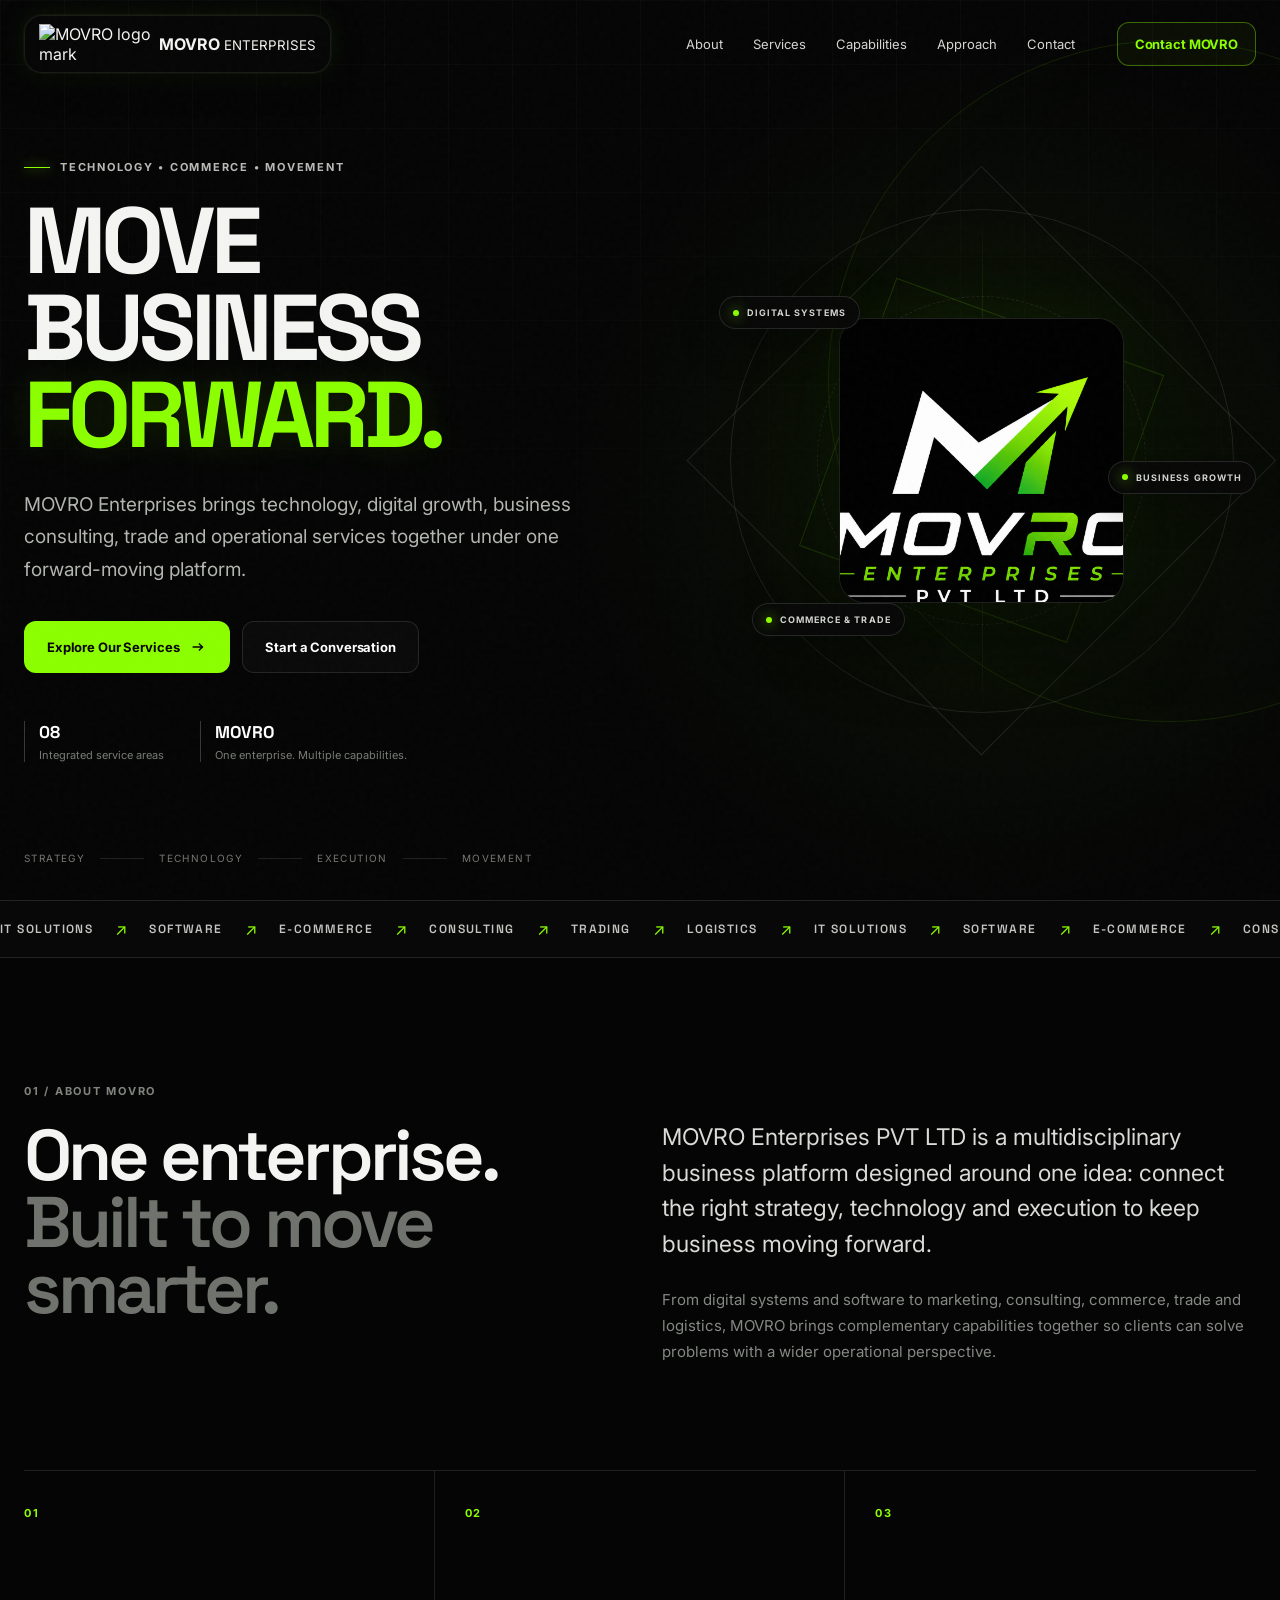
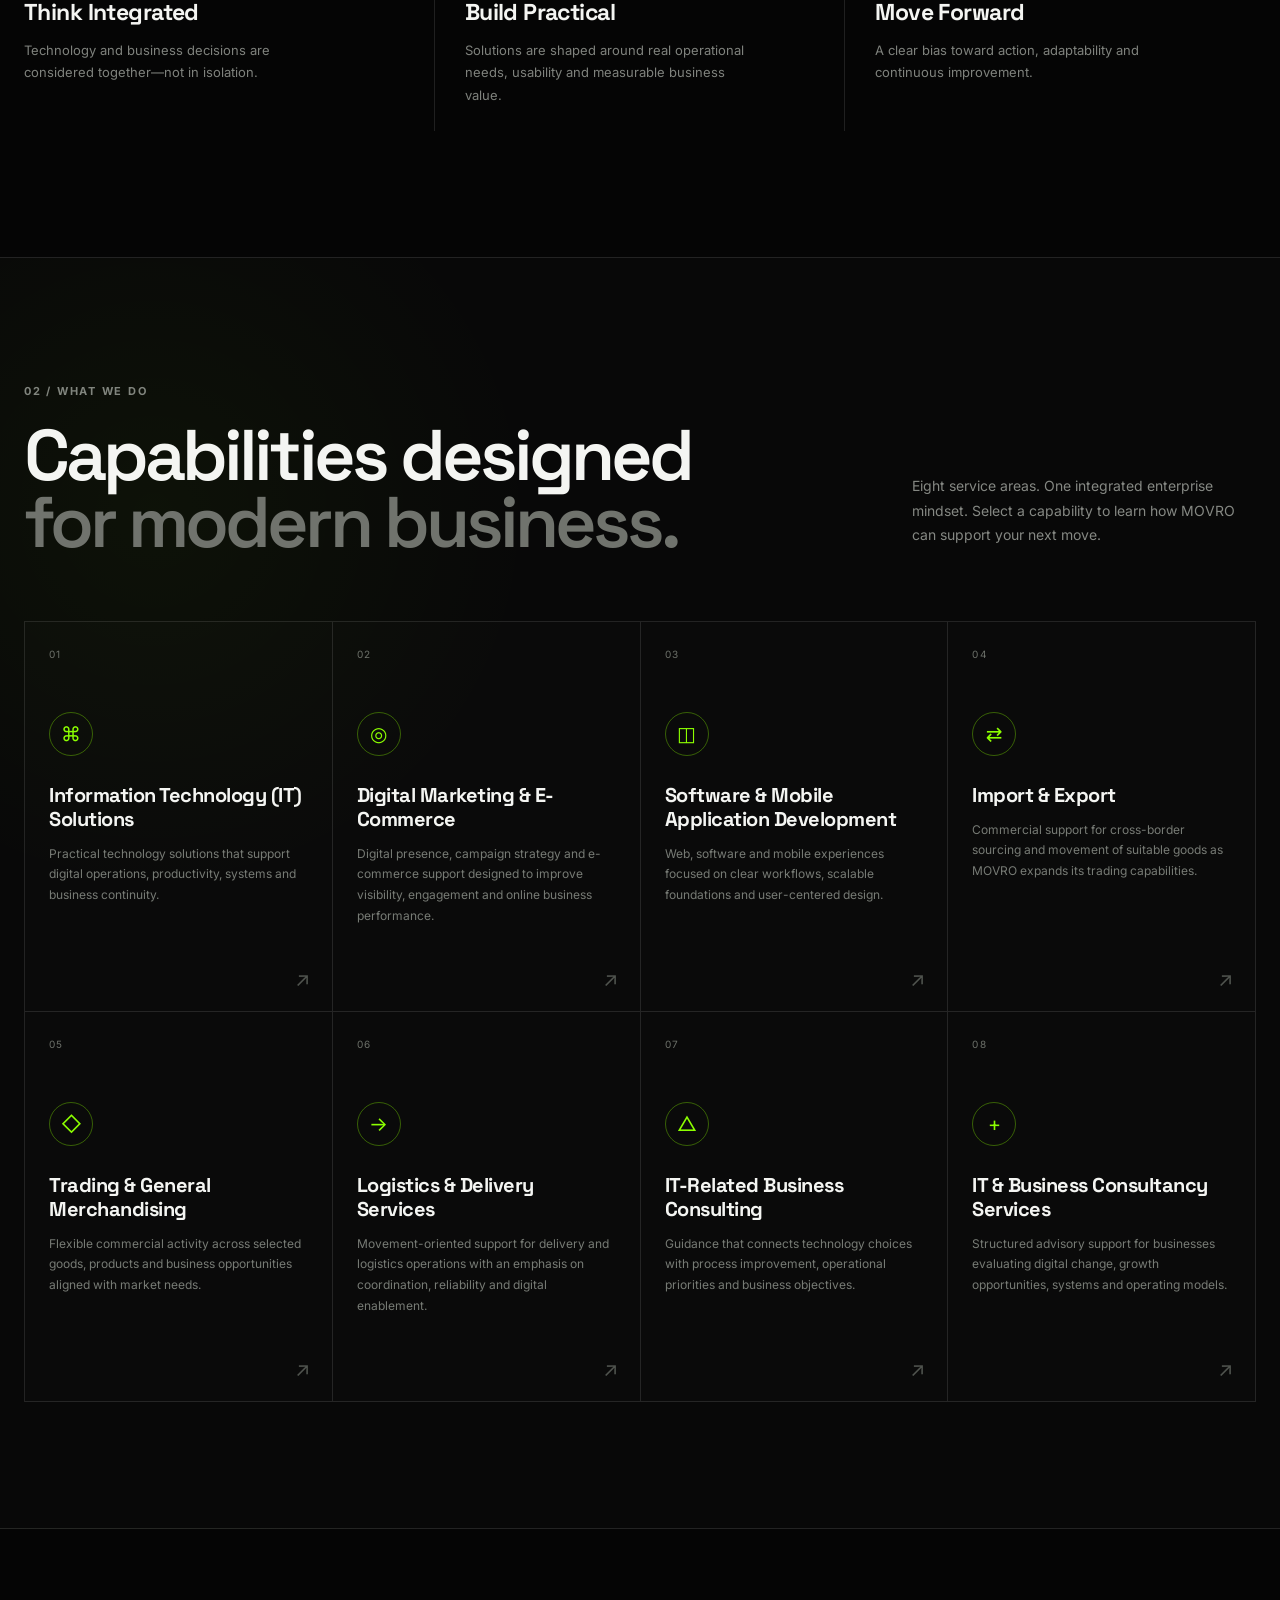
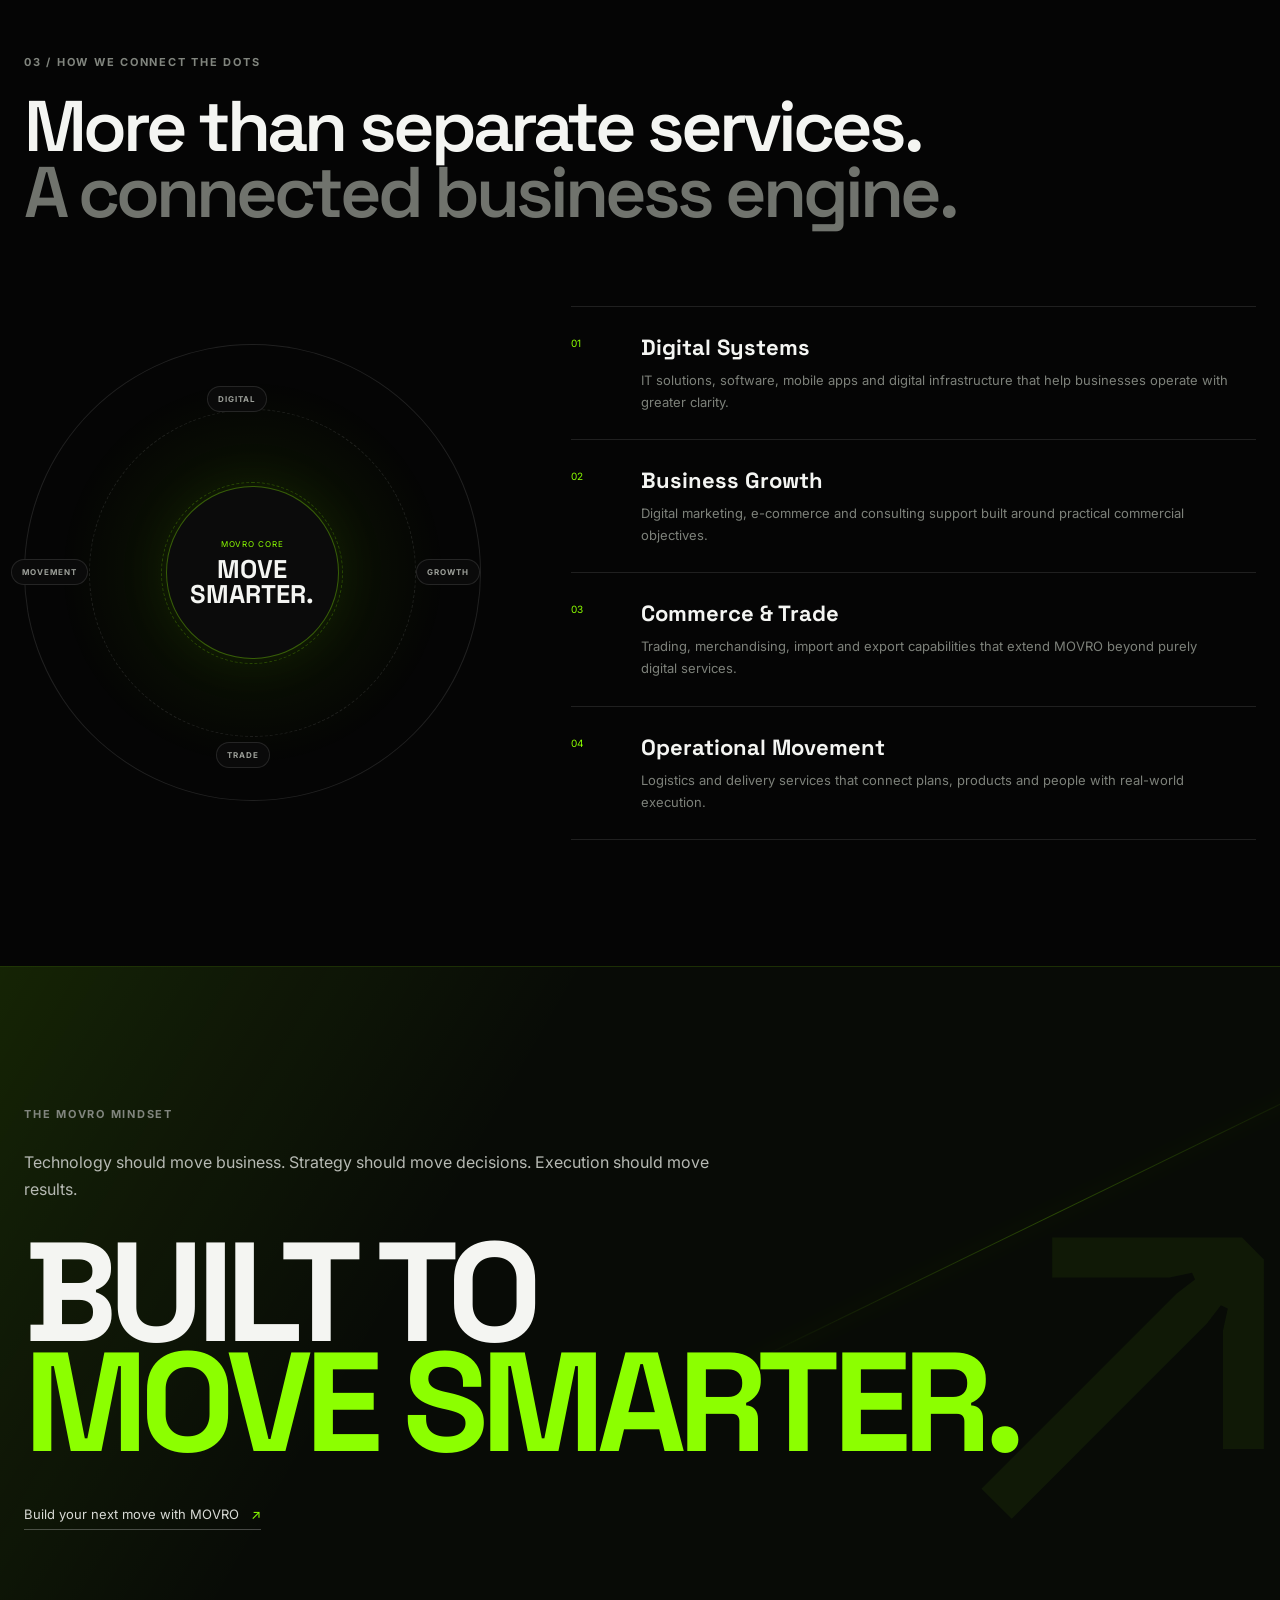
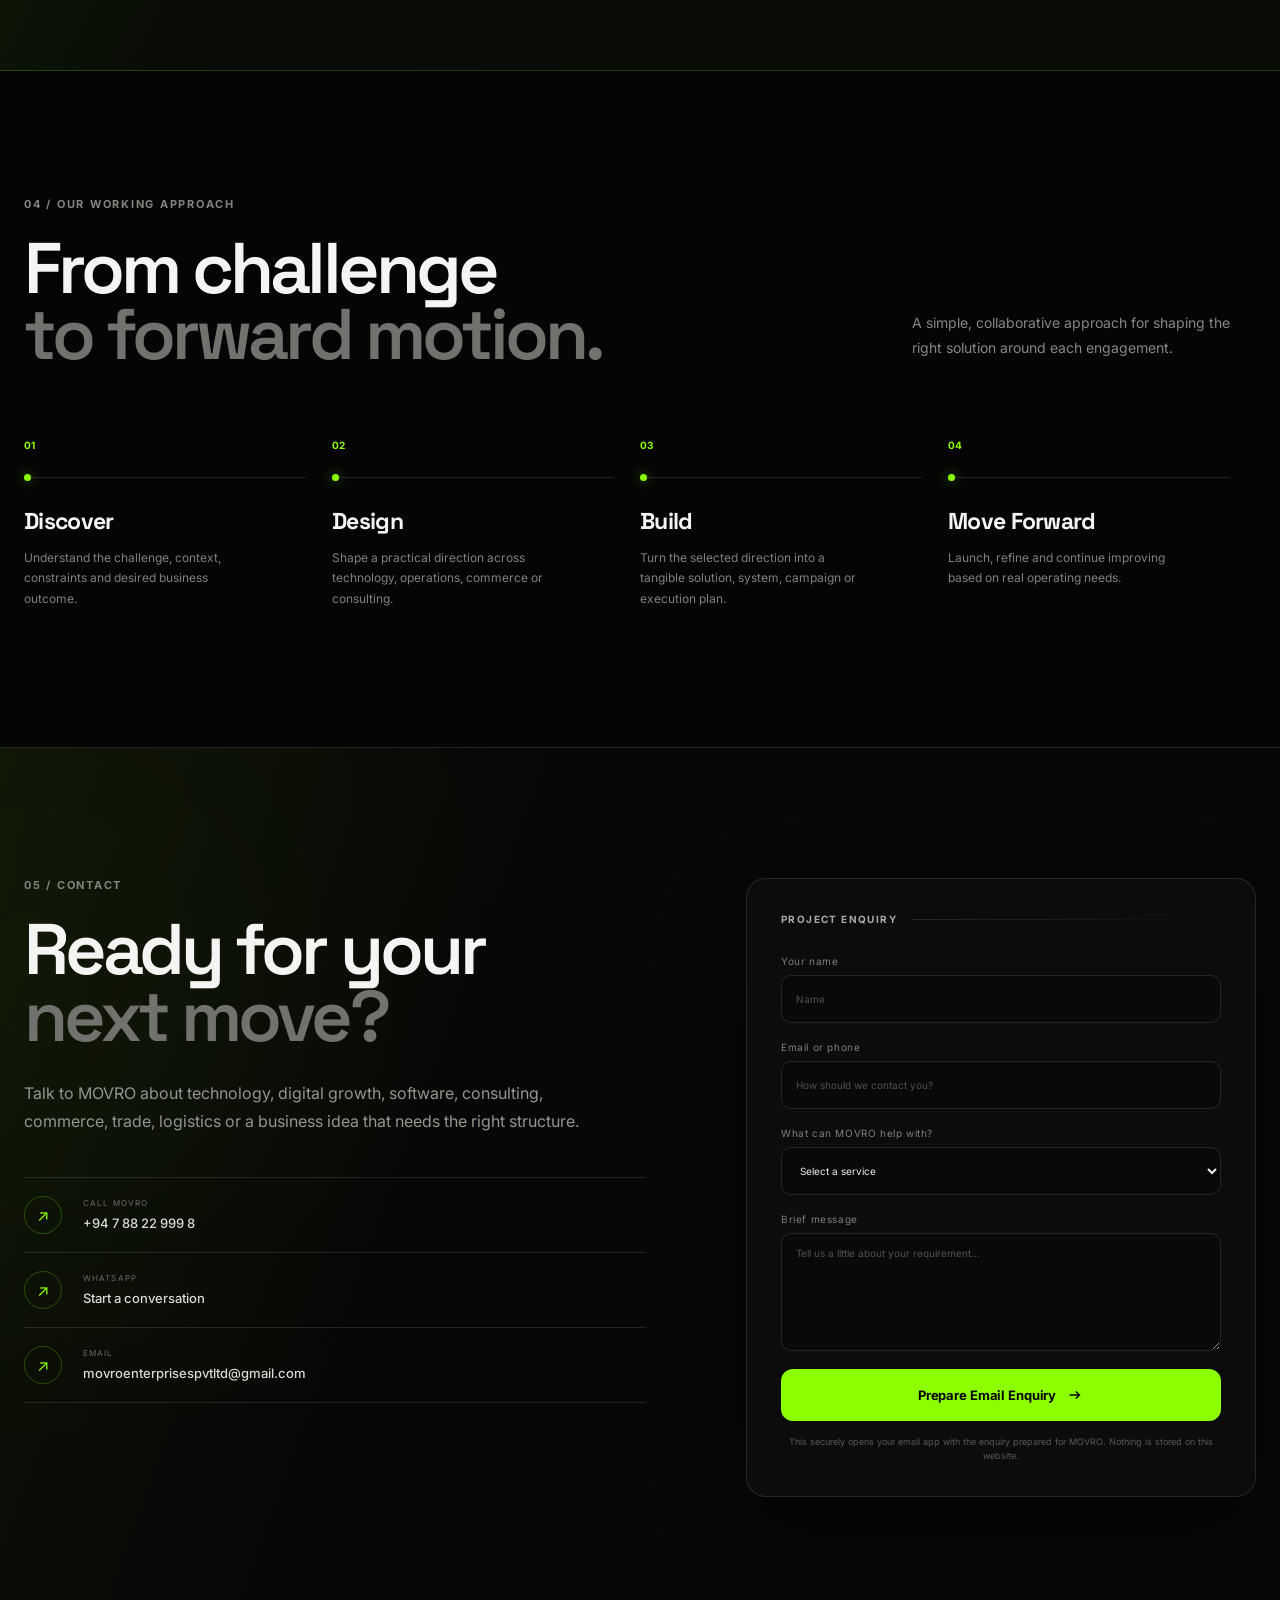
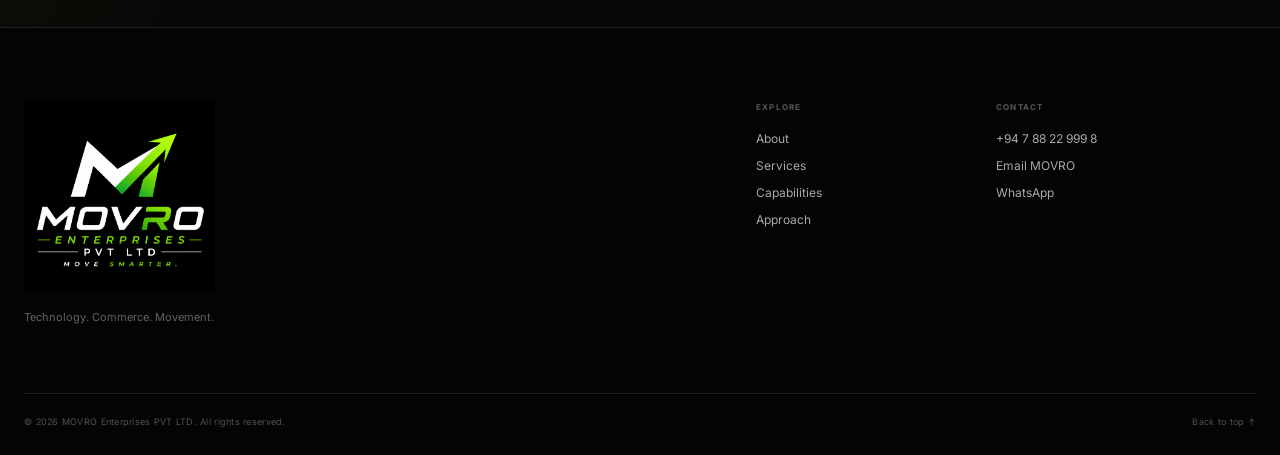
==== commit 01d5cdd3: "Update index.html" ====
--- a/index.html
+++ b/index.html
@@ -31,8 +31,14 @@
   <header class="site-header" id="top">
     <div class="container nav-wrap">
       <a class="brand" href="#top" aria-label="MOVRO Enterprises home">
-        <img src="assets/movro-enterprises-logo.png" alt="MOVRO Enterprises PVT LTD logo">
-      </a>
+  <span class="brand-mark">
+    <img src="assets/movro-mark.png" alt="MOVRO logo mark">
+  </span>
+  <span class="brand-text">
+    <strong>MOVRO</strong>
+    <small>ENTERPRISES</small>
+  </span>
+</a>
 
       <nav class="desktop-nav" aria-label="Primary navigation">
         <a href="#about">About</a>
--- a/styles.css
+++ b/styles.css
@@ -111,10 +111,25 @@
 }
 
 .brand {
-  width: 156px;
-  flex: 0 0 auto;
-}
-.brand img { width: 100%; }
+  width: auto;
+  display: inline-flex;
+  align-items: center;
+  padding: 8px 14px;
+  border-radius: 18px;
+  background: rgba(8, 8, 8, 0.72);
+  border: 1px solid rgba(255, 255, 255, 0.08);
+  backdrop-filter: blur(12px);
+  box-shadow:
+    0 10px 30px rgba(0, 0, 0, 0.35),
+    0 0 0 1px rgba(140, 255, 0, 0.05),
+    0 0 28px rgba(140, 255, 0, 0.08);
+}
+
+.brand img {
+  width: 120px;
+  height: auto;
+  display: block;
+}
 
 .desktop-nav {
   display: flex;
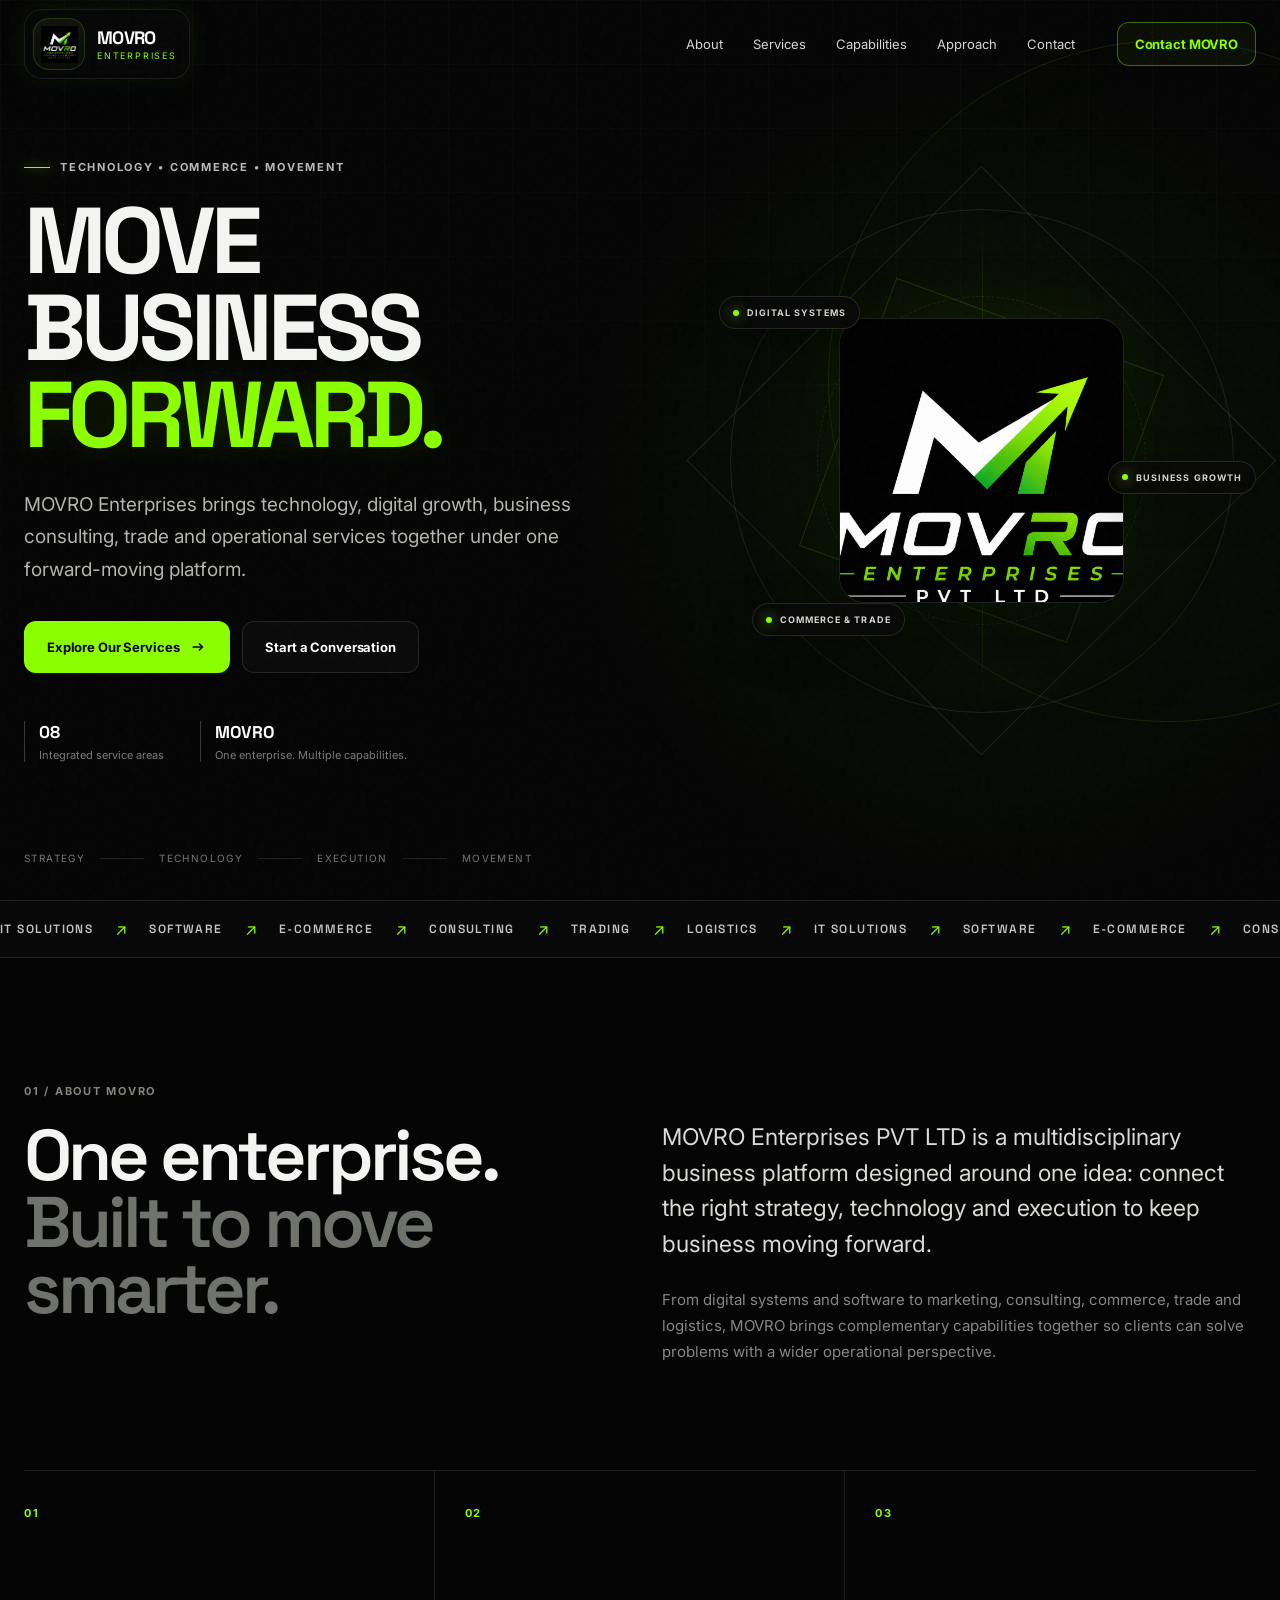
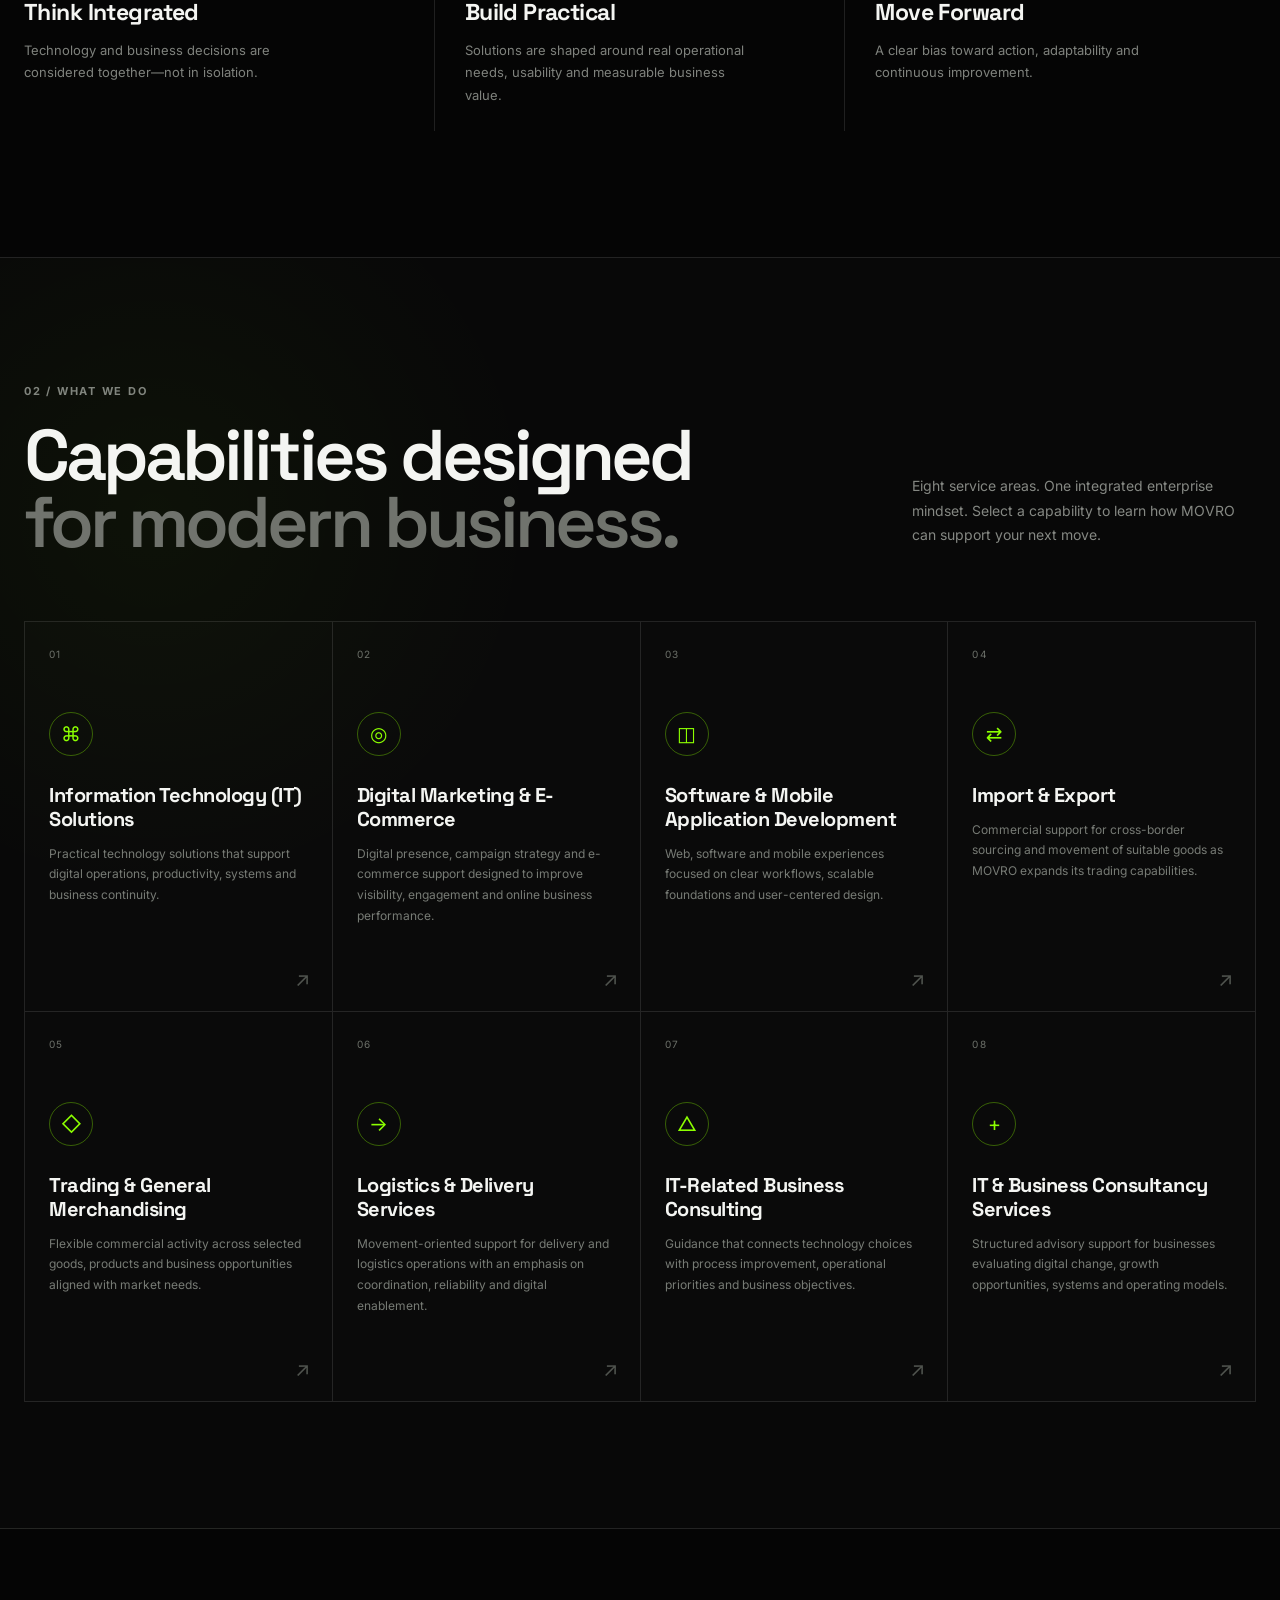
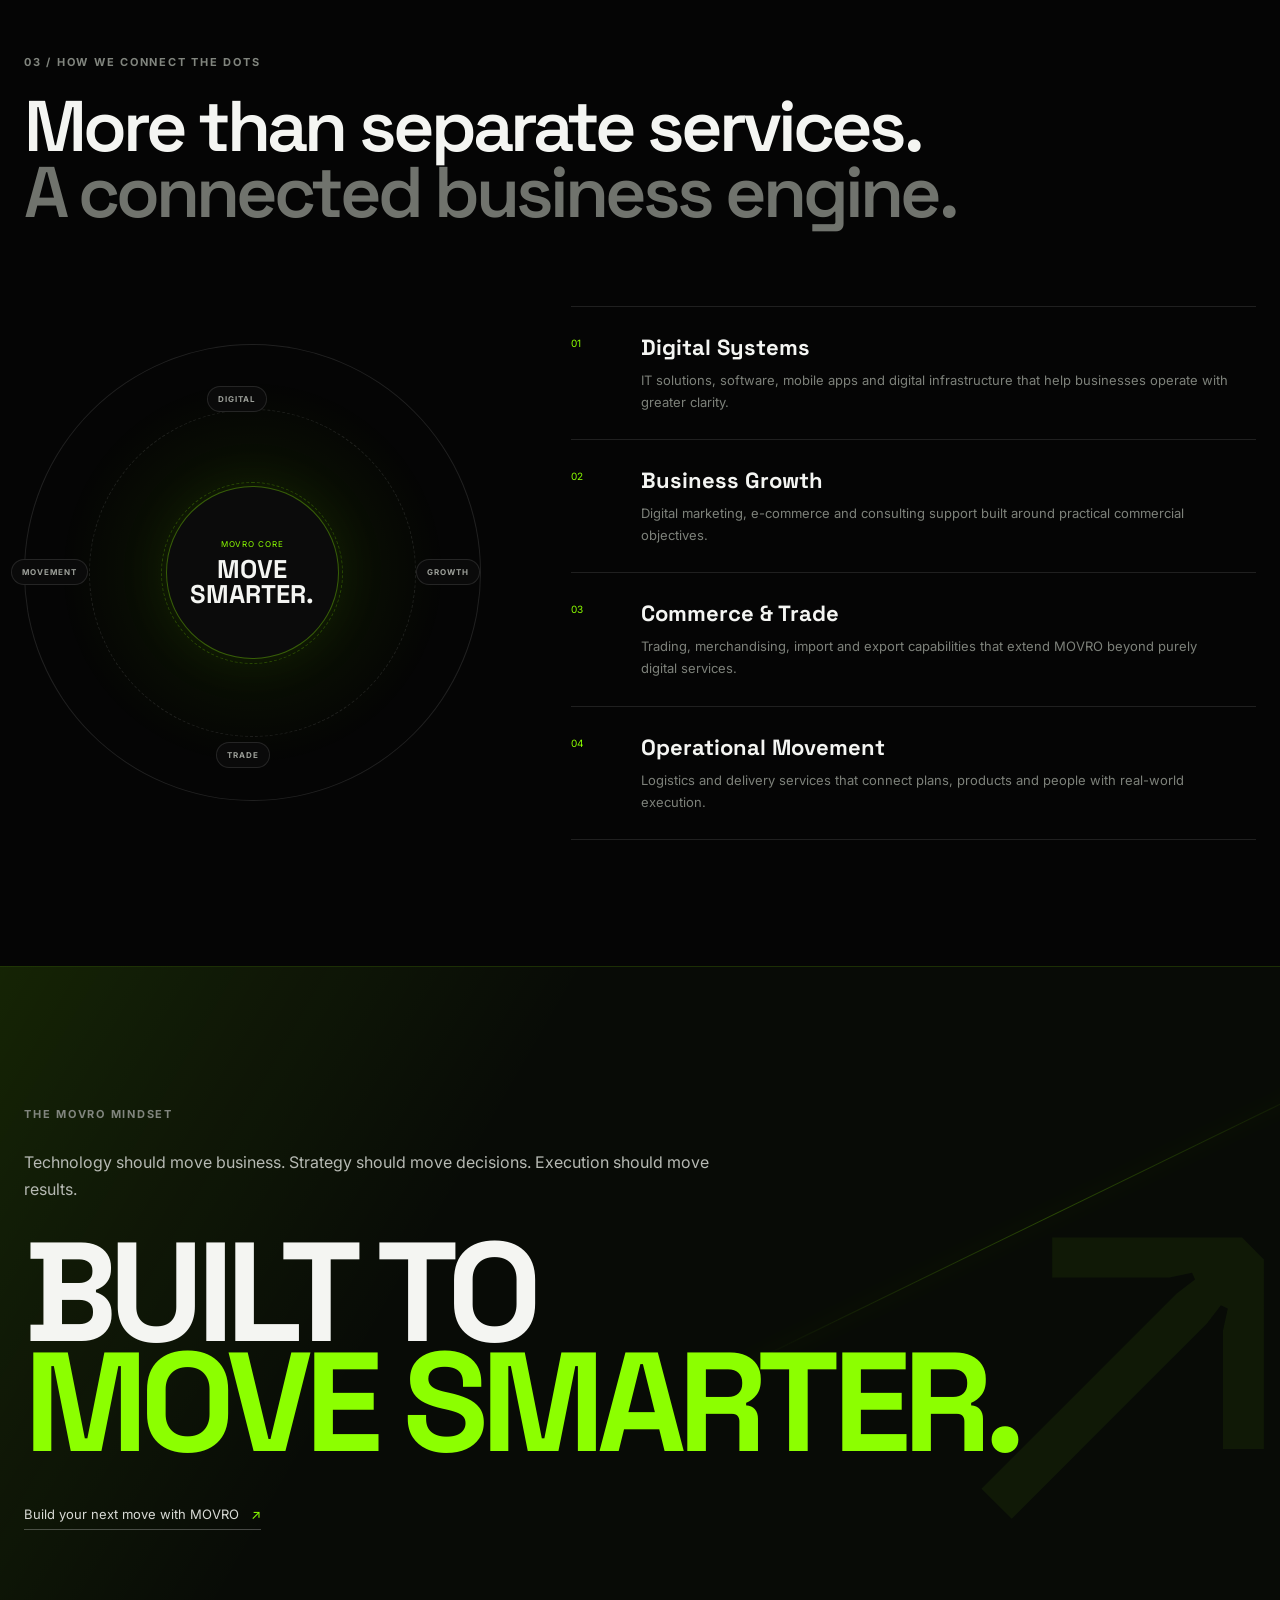
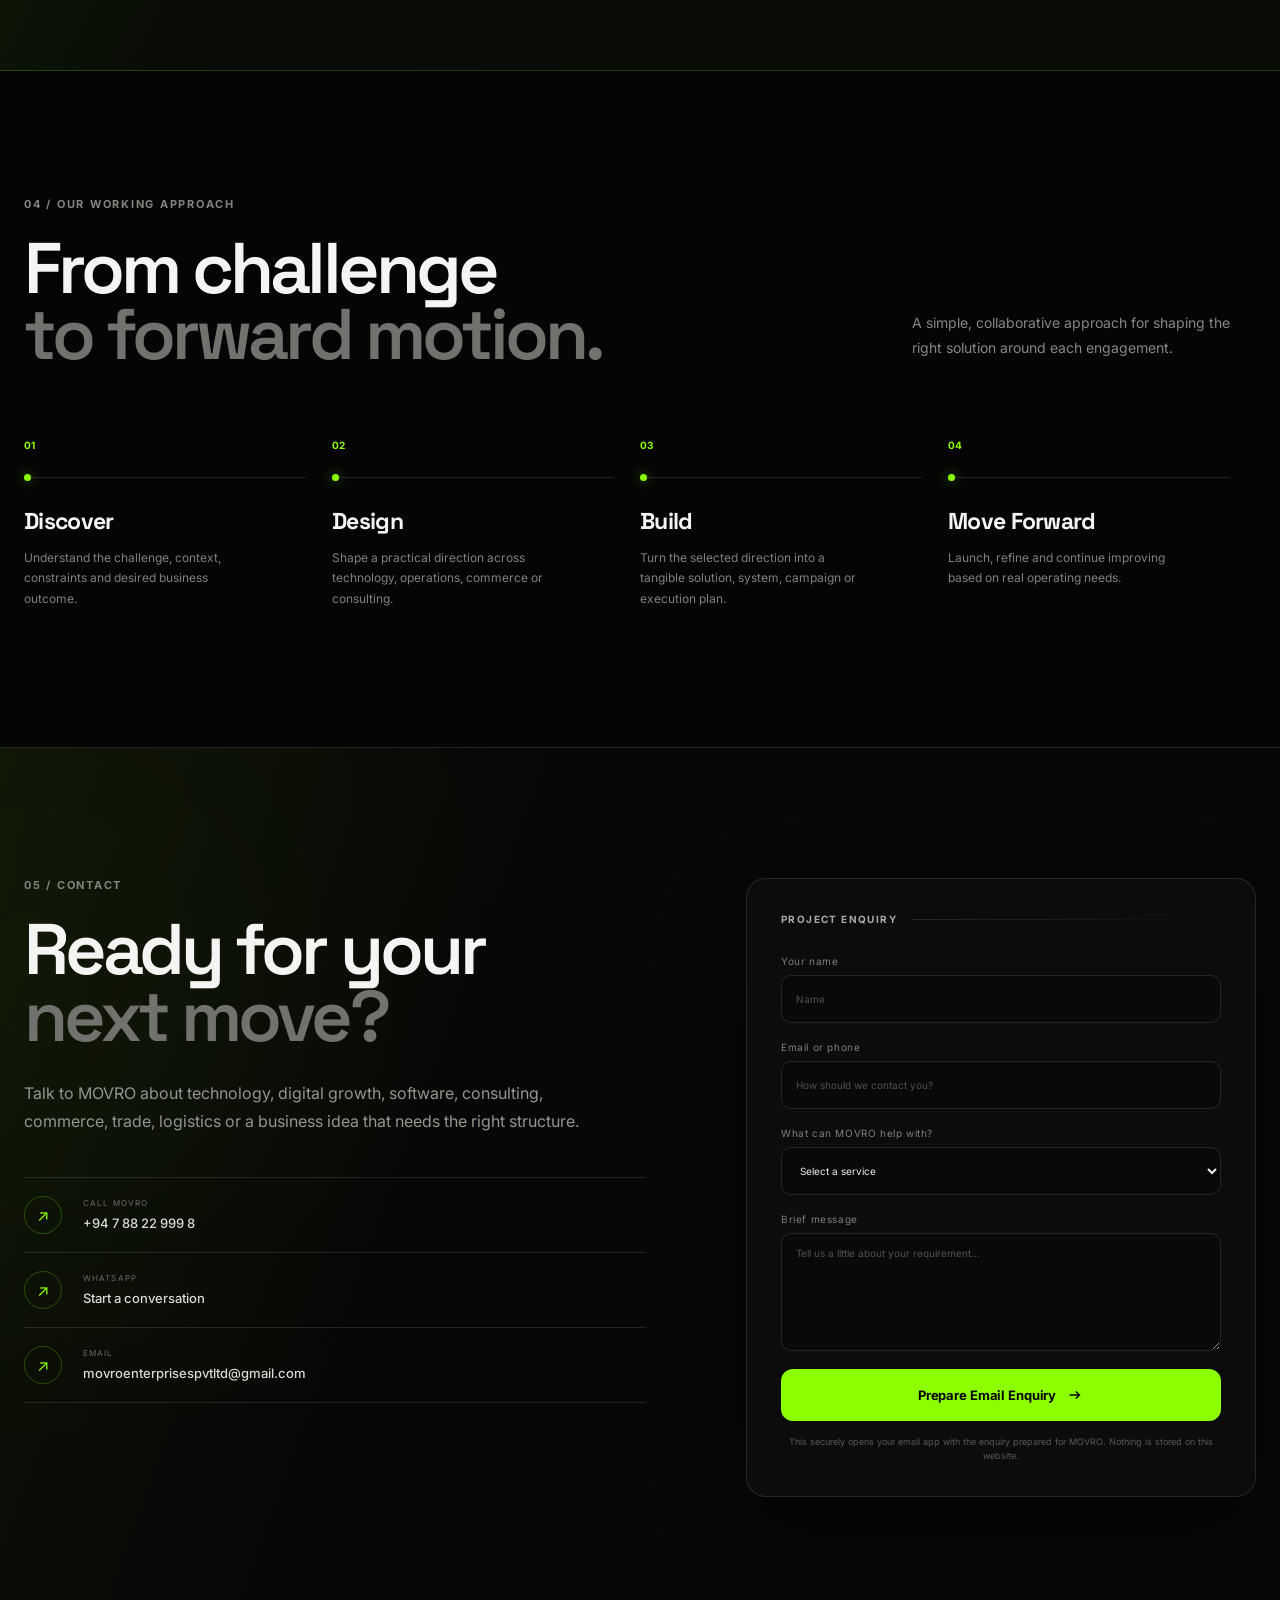
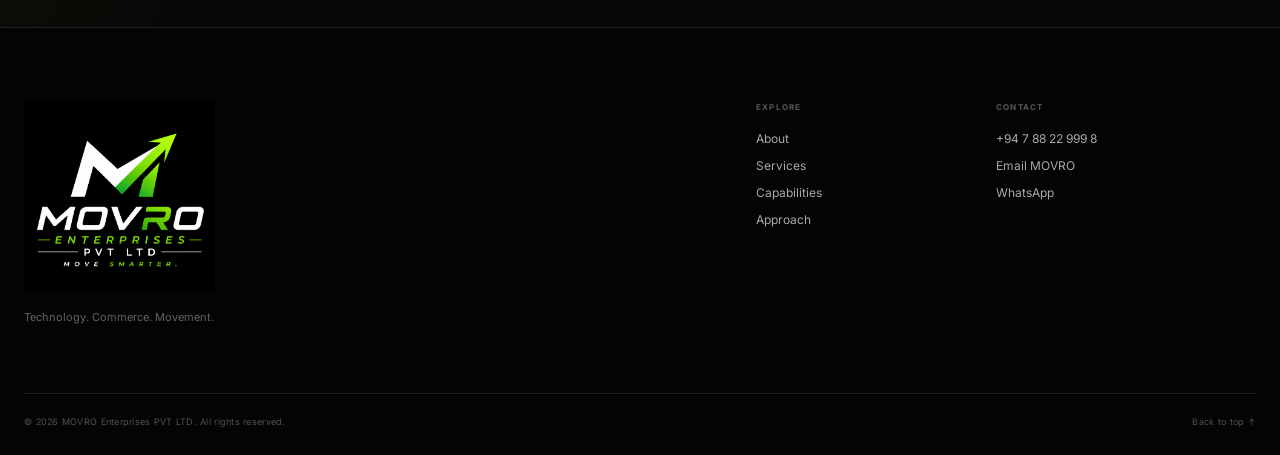
==== commit bc690aa3: "Update index.html" ====
--- a/index.html
+++ b/index.html
@@ -32,7 +32,7 @@
     <div class="container nav-wrap">
       <a class="brand" href="#top" aria-label="MOVRO Enterprises home">
   <span class="brand-mark">
-    <img src="assets/movro-mark.png" alt="MOVRO logo mark">
+    <img src="assets/movro-enterprises-logo.png" alt="MOVRO logo mark">
   </span>
   <span class="brand-text">
     <strong>MOVRO</strong>
--- a/styles.css
+++ b/styles.css
@@ -114,21 +114,52 @@
   width: auto;
   display: inline-flex;
   align-items: center;
-  padding: 8px 14px;
+  gap: 12px;
+  padding: 8px 12px 8px 8px;
   border-radius: 18px;
-  background: rgba(8, 8, 8, 0.72);
-  border: 1px solid rgba(255, 255, 255, 0.08);
+  background: rgba(8, 8, 8, 0.76);
+  border: 1px solid rgba(255,255,255,0.08);
   backdrop-filter: blur(12px);
   box-shadow:
-    0 10px 30px rgba(0, 0, 0, 0.35),
-    0 0 0 1px rgba(140, 255, 0, 0.05),
-    0 0 28px rgba(140, 255, 0, 0.08);
-}
-
-.brand img {
-  width: 120px;
+    0 10px 30px rgba(0,0,0,0.35),
+    0 0 24px rgba(140,255,0,0.08);
+}
+
+.brand-mark {
+  width: 52px;
+  height: 52px;
+  border-radius: 16px;
+  display: grid;
+  place-items: center;
+  background: linear-gradient(180deg, rgba(255,255,255,0.04), rgba(255,255,255,0.01));
+  border: 1px solid rgba(140,255,0,0.18);
+  box-shadow: inset 0 0 20px rgba(140,255,0,0.04);
+  overflow: hidden;
+}
+
+.brand-mark img {
+  width: 74%;
   height: auto;
-  display: block;
+}
+
+.brand-text {
+  display: flex;
+  flex-direction: column;
+  line-height: 1;
+}
+
+.brand-text strong {
+  font-family: "Space Grotesk", sans-serif;
+  font-size: 18px;
+  letter-spacing: -0.04em;
+  color: #fff;
+}
+
+.brand-text small {
+  margin-top: 4px;
+  font-size: 9px;
+  letter-spacing: 0.20em;
+  color: #8cff00;
 }
 
 .desktop-nav {
